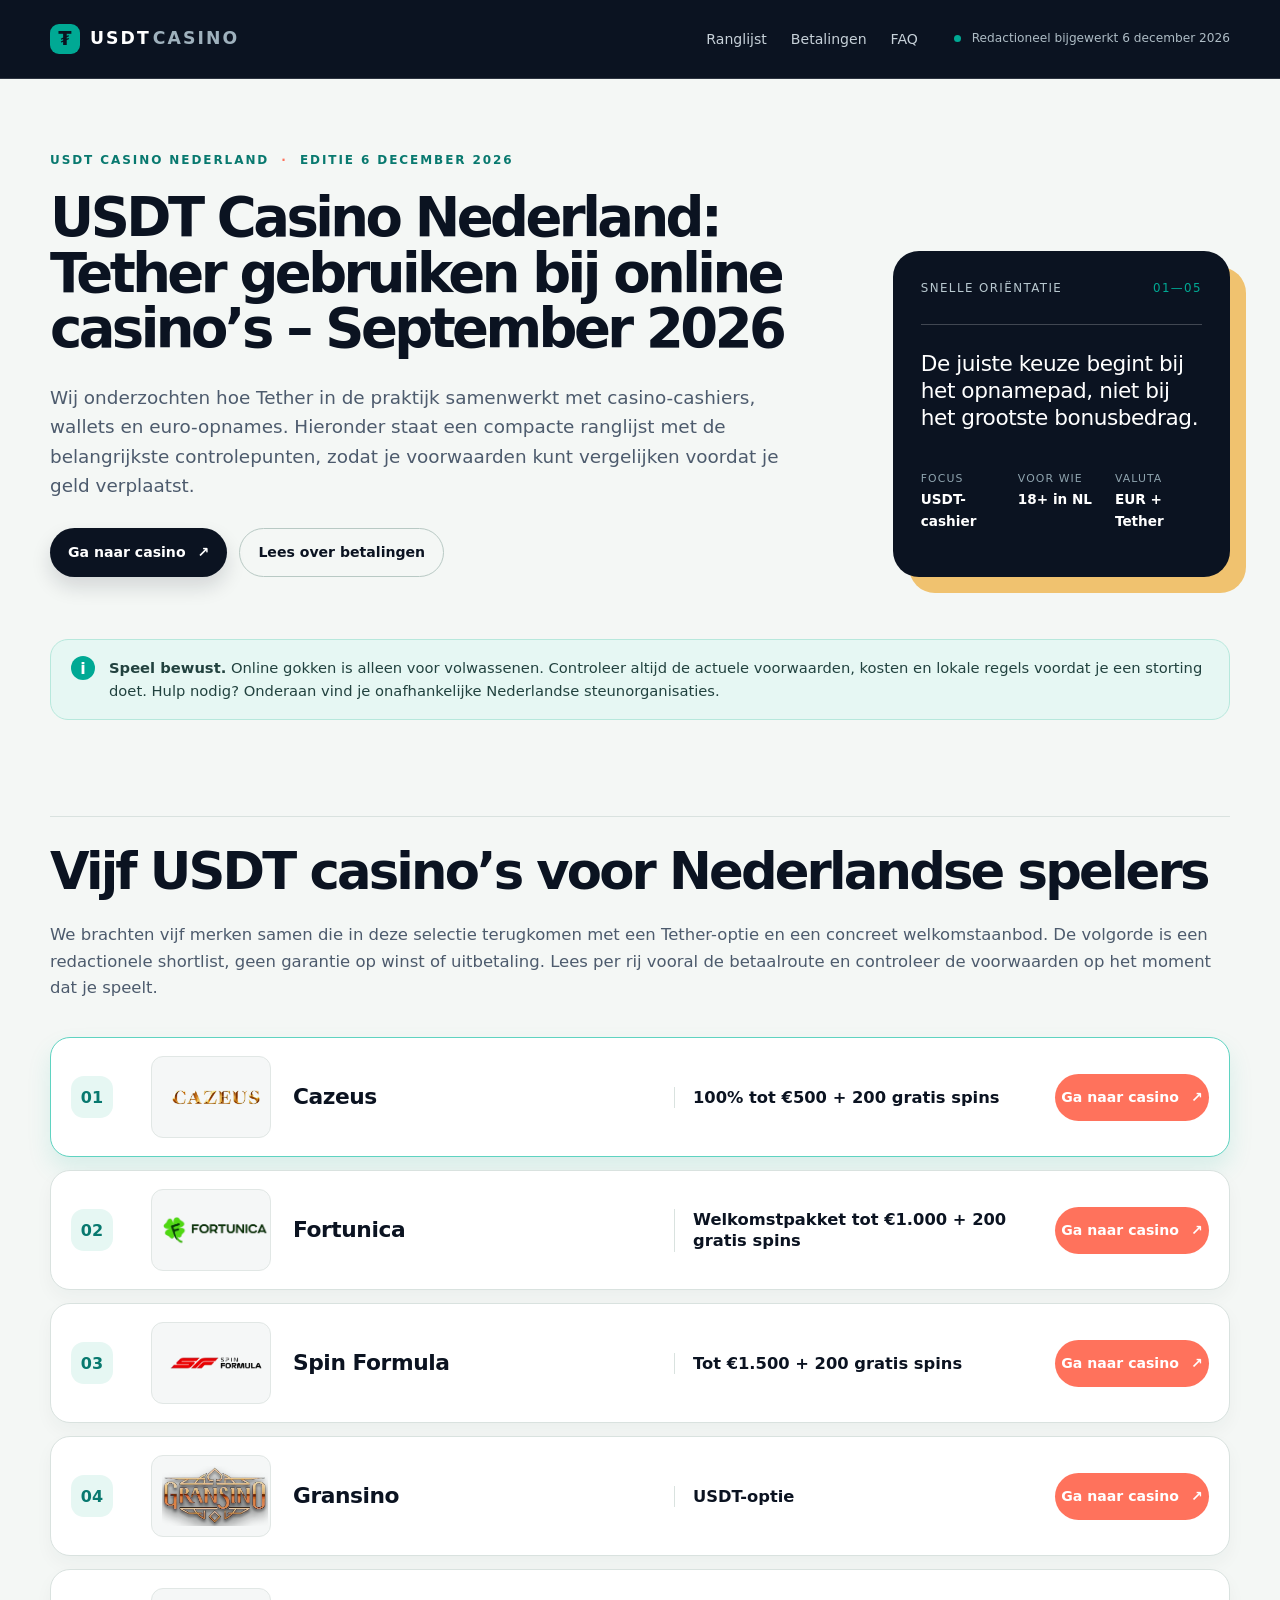
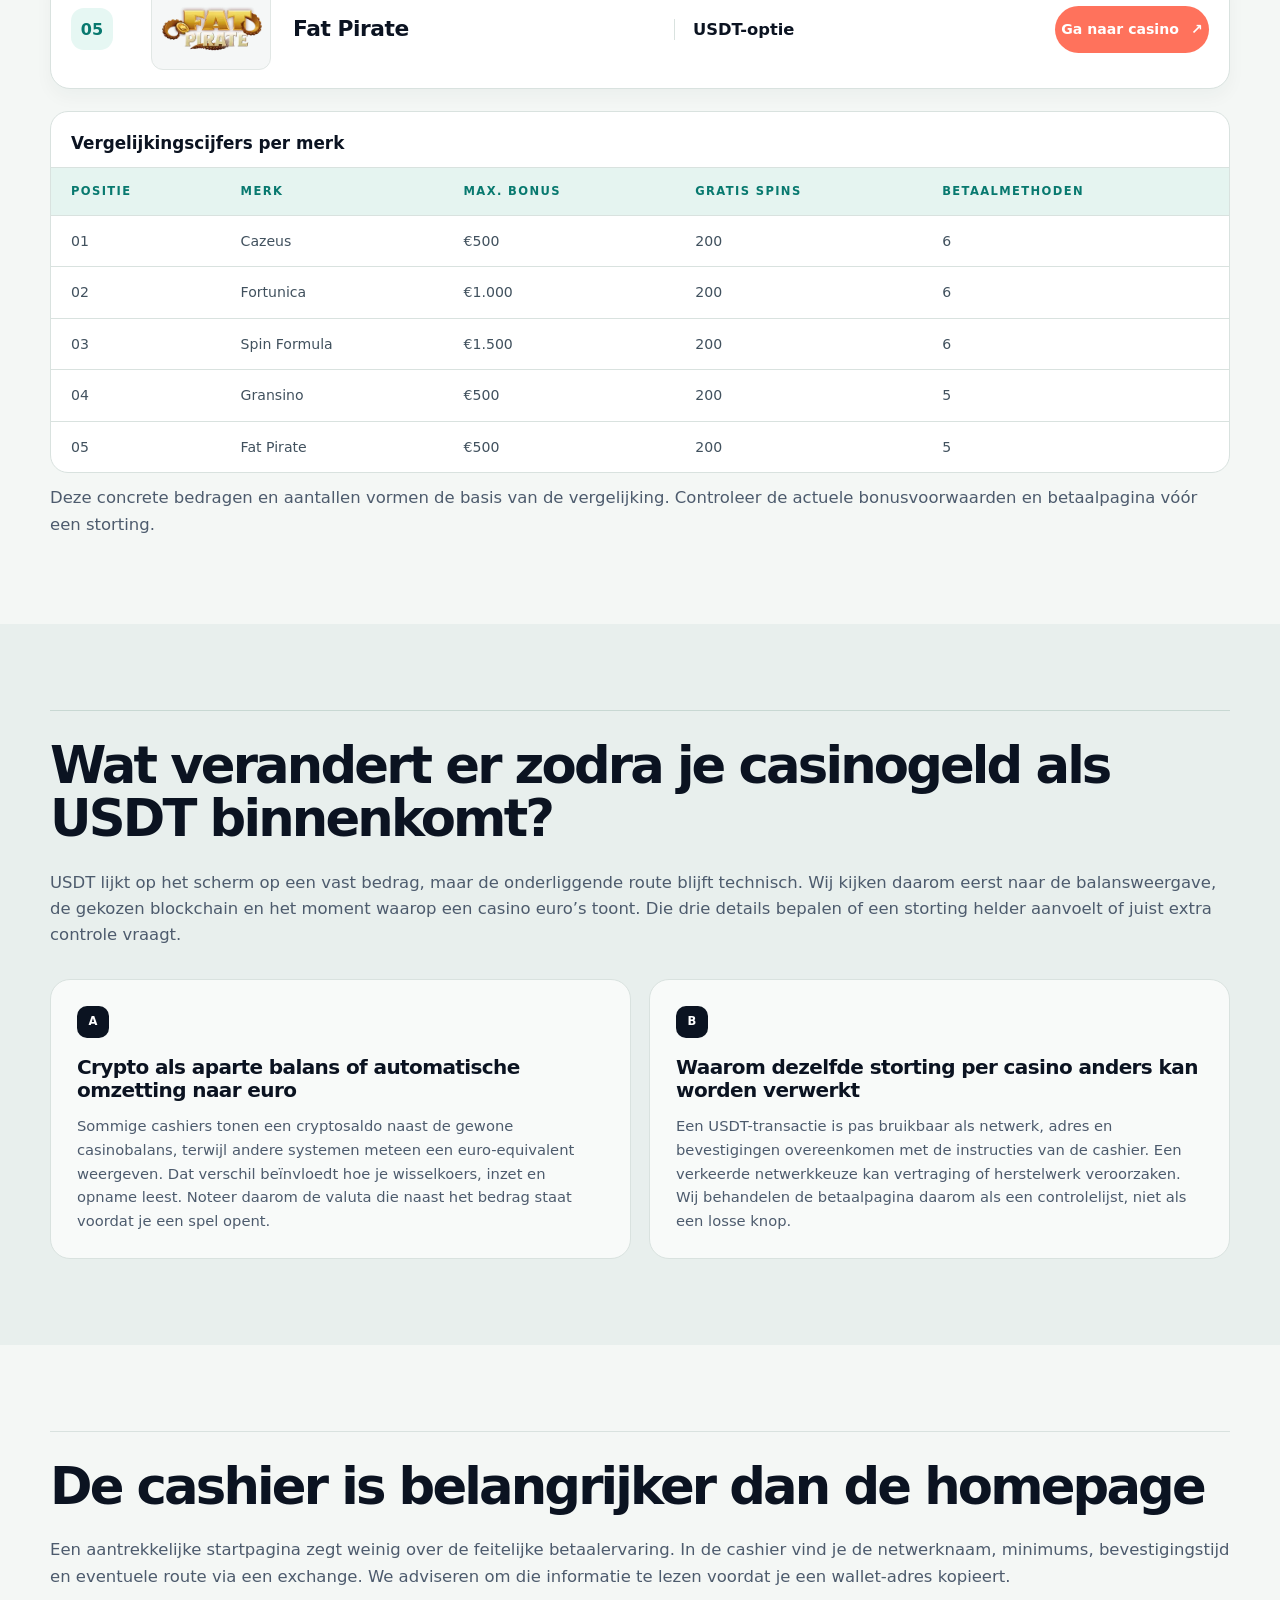
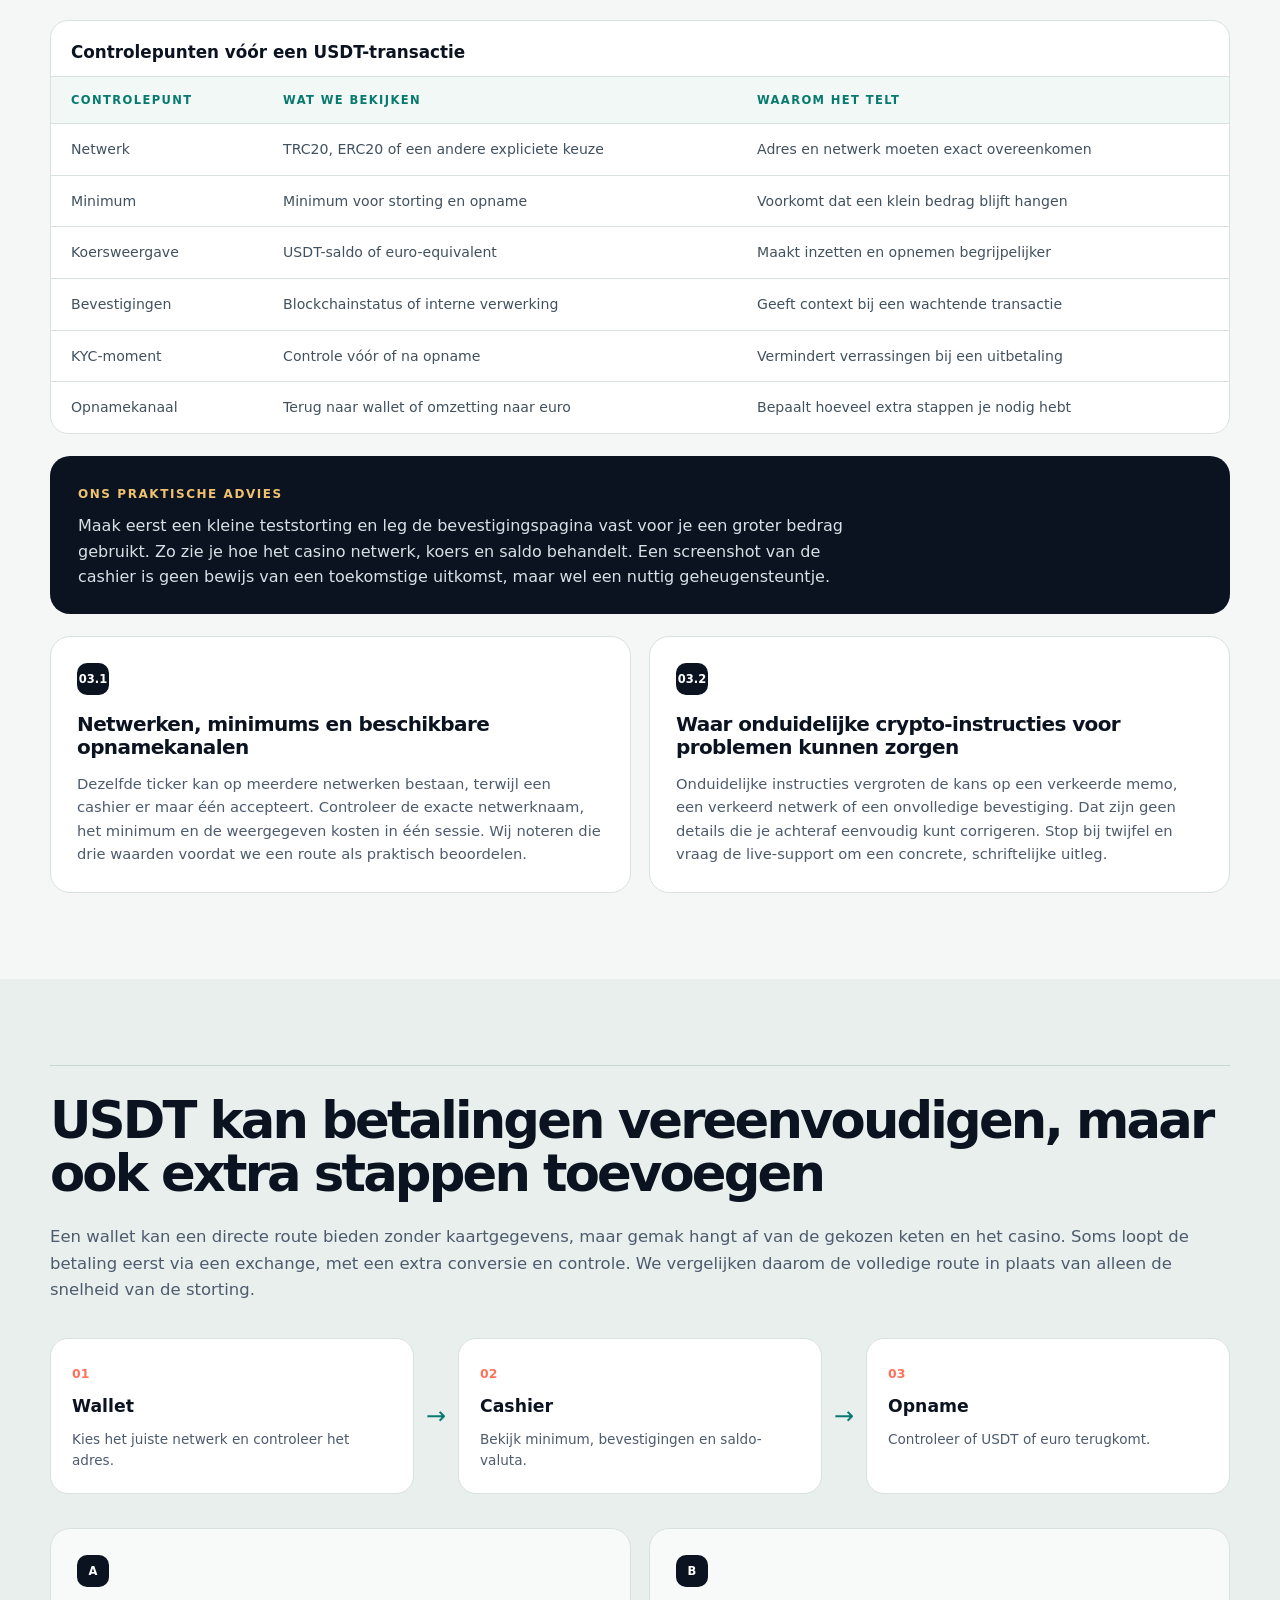
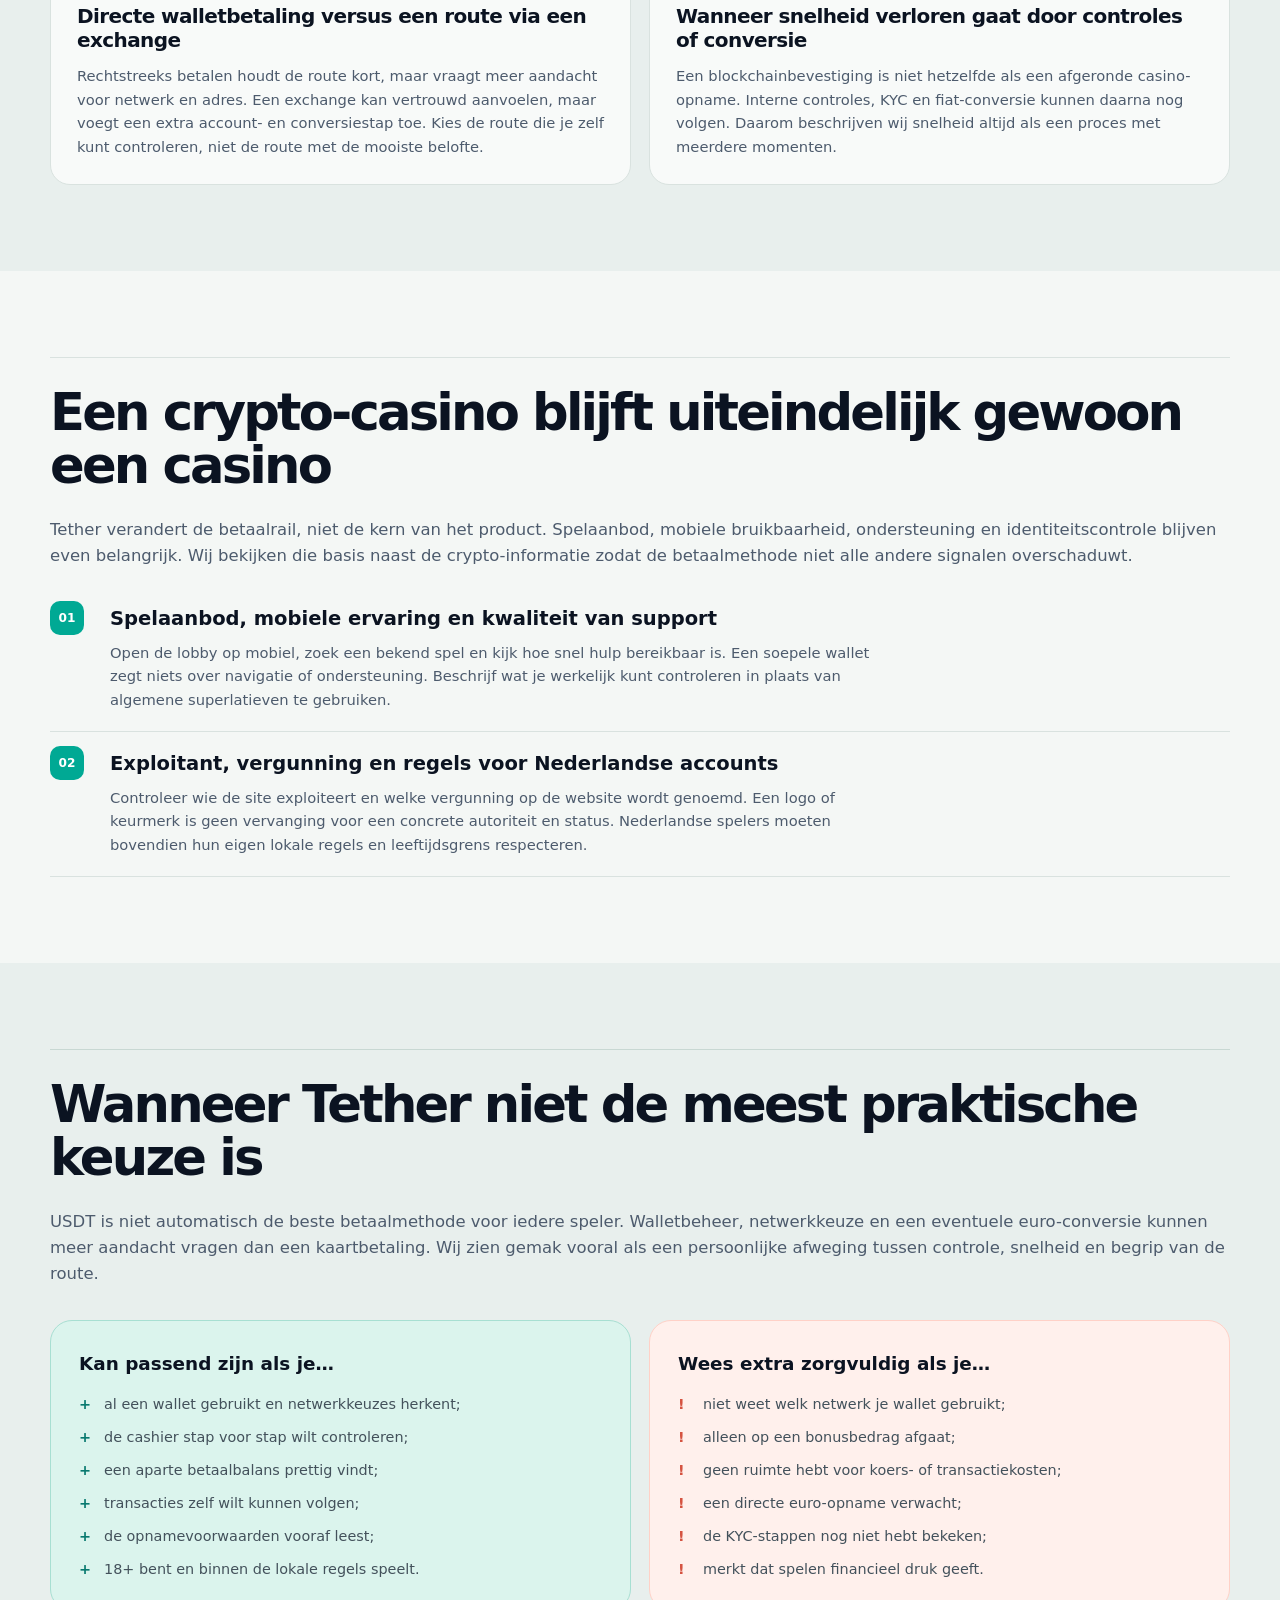
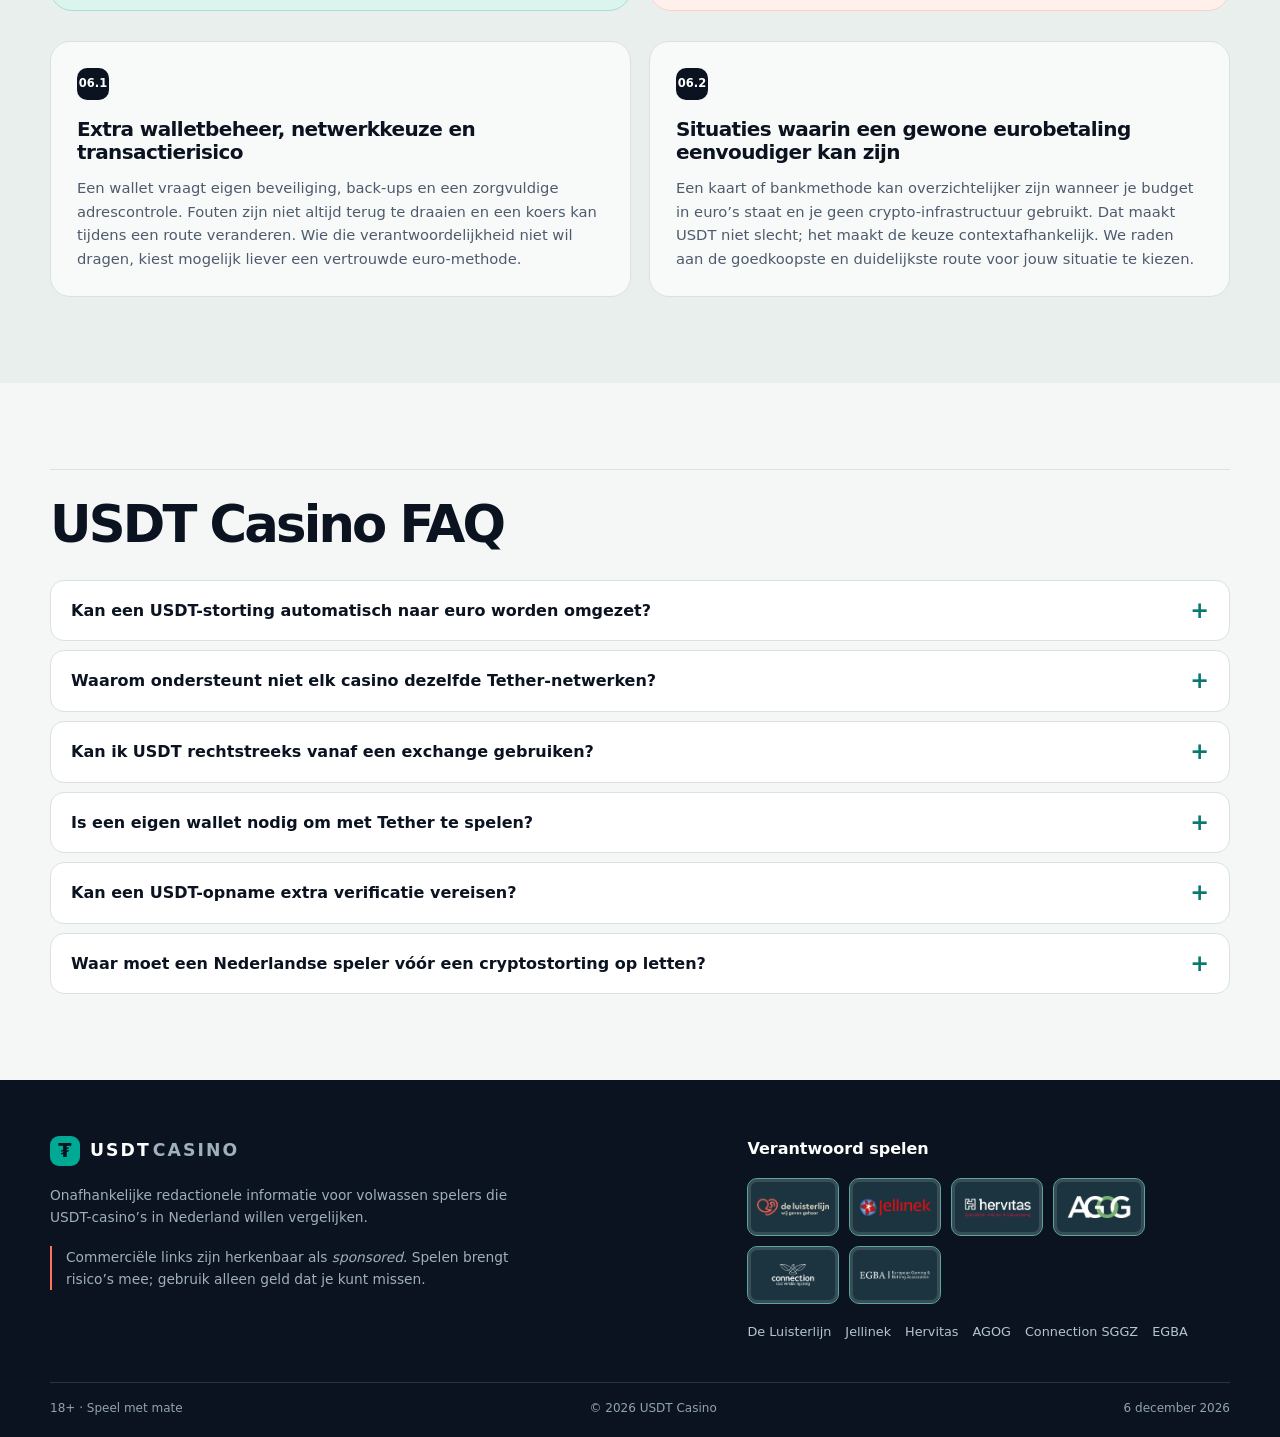
==== index.html @ 4bdf7a6f "Add files via upload" ====
<!doctype html>
<html lang="nl-NL">
<head>
  <meta charset="utf-8">
  <meta name="viewport" content="width=device-width, initial-scale=1">
  <title>USDT Casino Nederland: Tether gebruiken bij online casino’s – September 2026</title>
  <meta name="description" content="Onze redactionele gids vergelijkt vijf USDT-casino’s voor Nederlandse spelers, met aandacht voor betalingen, walletkeuze, opnamevoorwaarden en verantwoord spelen.">
  <meta name="robots" content="index,follow">
  <meta name="author" content="USDT Casino redactie">
  <meta name="last-modified" content="2026-09-21">
  <link rel="canonical" href="https://nl-usdtcasinos.com/">
  <meta property="og:type" content="article">
  <meta property="og:title" content="USDT Casino Nederland: Tether gebruiken bij online casino’s – September 2026">
  <meta property="og:description" content="Een praktische vergelijking van USDT-casino’s voor Nederlandse spelers.">
  <meta property="og:url" content="https://nl-usdtcasinos.com/">
  <meta property="og:updated_time" content="2026-09-21T00:00:00+02:00">
  <link rel="icon" href="/favicon.svg" type="image/svg+xml">
  <link rel="stylesheet" href="/styles.css">
  <script type="application/ld+json">
  {
    "@context":"https://schema.org",
    "@type":"WebSite",
    "name":"USDT Casino",
    "url":"https://nl-usdtcasinos.com/",
    "inLanguage":"nl-NL"
  }
  </script>
  <script type="application/ld+json">
  {
    "@context":"https://schema.org",
    "@type":"ItemList",
    "name":"Vijf USDT casino’s voor Nederlandse spelers",
    "itemListElement":[
      {"@type":"ListItem","position":1,"name":"Cazeus","url":"https://nl-usdtcasinos.com/#cazeus"},
      {"@type":"ListItem","position":2,"name":"Fortunica","url":"https://nl-usdtcasinos.com/#fortunica"},
      {"@type":"ListItem","position":3,"name":"Spin Formula","url":"https://nl-usdtcasinos.com/#spin-formula"},
      {"@type":"ListItem","position":4,"name":"Gransino","url":"https://nl-usdtcasinos.com/#gransino"},
      {"@type":"ListItem","position":5,"name":"Fat Pirate","url":"https://nl-usdtcasinos.com/#fat-pirate"}
    ]
  }
  </script>
</head>
<body>
  <a class="skip-link" href="#main">Ga naar de inhoud</a>
  <header class="site-header">
    <div class="content-boundary header-inner">
      <a class="brand" href="/" aria-label="USDT Casino home">
        <span class="brand-mark" aria-hidden="true">₮</span>
        <span>USDT<span class="brand-muted">CASINO</span></span>
      </a>
      <nav aria-label="Hoofdnavigatie">
        <a href="#ranglijst">Ranglijst</a>
        <a href="#betalingen">Betalingen</a>
        <a href="#faq">FAQ</a>
      </nav>
      <div class="header-meta"><span class="status-dot" aria-hidden="true"></span> Redactioneel bijgewerkt <time data-date="now" datetime="2026-09-21">21 september 2026</time></div>
    </div>
  </header>

  <main id="main">
    <section class="hero content-boundary" aria-labelledby="page-title">
      <div class="hero-copy">
        <p class="eyebrow">USDT Casino Nederland <span>·</span> editie <time data-date="now" datetime="2026-09-21">september 2026</time></p>
        <h1 id="page-title">USDT Casino Nederland: Tether gebruiken bij online casino’s – September 2026</h1>
        <p class="hero-lede">Wij onderzochten hoe Tether in de praktijk samenwerkt met casino-cashiers, wallets en euro-opnames. Hieronder staat een compacte ranglijst met de belangrijkste controlepunten, zodat je voorwaarden kunt vergelijken voordat je geld verplaatst.</p>
        <div class="hero-actions">
          <a class="button button-primary" href="/visit/" rel="sponsored nofollow noopener">Ga naar casino <span aria-hidden="true">↗</span></a>
          <a class="button button-quiet" href="#betalingen">Lees over betalingen</a>
        </div>
      </div>
      <aside class="hero-panel" aria-label="Snelle oriëntatie">
        <div class="panel-top"><span>Snelle oriëntatie</span><span class="panel-number">01—05</span></div>
        <div class="panel-rule"></div>
        <p>De juiste keuze begint bij het opnamepad, niet bij het grootste bonusbedrag.</p>
        <dl class="mini-facts">
          <div><dt>Focus</dt><dd>USDT-cashier</dd></div>
          <div><dt>Voor wie</dt><dd>18+ in NL</dd></div>
          <div><dt>Valuta</dt><dd>EUR + Tether</dd></div>
        </dl>
      </aside>
    </section>

    <div class="notice content-boundary" role="note">
      <span class="notice-icon" aria-hidden="true">i</span>
      <p><strong>Speel bewust.</strong> Online gokken is alleen voor volwassenen. Controleer altijd de actuele voorwaarden, kosten en lokale regels voordat je een storting doet. Hulp nodig? Onderaan vind je onafhankelijke Nederlandse steunorganisaties.</p>
    </div>

    <section id="ranglijst" class="section content-boundary" aria-labelledby="ranking-title">
      <div class="section-heading"><h2 id="ranking-title">Vijf USDT casino’s voor Nederlandse spelers</h2></div>
      <p class="intro">We brachten vijf merken samen die in deze selectie terugkomen met een Tether-optie en een concreet welkomstaanbod. De volgorde is een redactionele shortlist, geen garantie op winst of uitbetaling. Lees per rij vooral de betaalroute en controleer de voorwaarden op het moment dat je speelt.</p>
      <div class="ranking-list">
        <article class="casino-row featured" id="cazeus">
          <div class="rank-badge">01</div><div class="casino-logo"><img src="/assets/cazeus-logo.webp" alt="Cazeus logo"></div>
          <div class="casino-main"><h3>Cazeus</h3></div>
          <div class="casino-offer"><strong>100% tot €500 + 200 gratis spins</strong></div>
          <a class="button button-visit" href="/visit/cazeus/" rel="sponsored nofollow noopener">Ga naar casino <span aria-hidden="true">↗</span></a>
        </article>
        <article class="casino-row" id="fortunica">
          <div class="rank-badge">02</div><div class="casino-logo"><img src="/assets/fortunica-casino-logo.webp" alt="Fortunica casino logo"></div>
          <div class="casino-main"><h3>Fortunica</h3></div>
          <div class="casino-offer"><strong>Welkomstpakket tot €1.000 + 200 gratis spins</strong></div>
          <a class="button button-visit" href="/visit/fortunica/" rel="sponsored nofollow noopener">Ga naar casino <span aria-hidden="true">↗</span></a>
        </article>
        <article class="casino-row" id="spin-formula">
          <div class="rank-badge">03</div><div class="casino-logo"><img src="/assets/spinformula-casino-logo.webp" alt="Spin Formula casino logo"></div>
          <div class="casino-main"><h3>Spin Formula</h3></div>
          <div class="casino-offer"><strong>Tot €1.500 + 200 gratis spins</strong></div>
          <a class="button button-visit" href="/visit/spinformula/" rel="sponsored nofollow noopener">Ga naar casino <span aria-hidden="true">↗</span></a>
        </article>
        <article class="casino-row" id="gransino">
          <div class="rank-badge">04</div><div class="casino-logo"><img src="/assets/gransino-casino-logo.webp" alt="Gransino casino logo"></div>
          <div class="casino-main"><h3>Gransino</h3></div>
          <div class="casino-offer"><strong>USDT-optie</strong></div>
          <a class="button button-visit" href="/visit/" rel="sponsored nofollow noopener">Ga naar casino <span aria-hidden="true">↗</span></a>
        </article>
        <article class="casino-row" id="fat-pirate">
          <div class="rank-badge">05</div><div class="casino-logo"><img src="/assets/fatpirate-logo.webp" alt="Fat Pirate casino logo"></div>
          <div class="casino-main"><h3>Fat Pirate</h3></div>
          <div class="casino-offer"><strong>USDT-optie</strong></div>
          <a class="button button-visit" href="/visit/" rel="sponsored nofollow noopener">Ga naar casino <span aria-hidden="true">↗</span></a>
        </article>
      </div>
      <div class="table-wrap ranking-data-table"><table><caption>Vergelijkingscijfers per merk</caption><thead><tr><th scope="col">Positie</th><th scope="col">Merk</th><th scope="col">Max. bonus</th><th scope="col">Gratis spins</th><th scope="col">Betaalmethoden</th></tr></thead><tbody><tr><td>01</td><td>Cazeus</td><td>€500</td><td>200</td><td>6</td></tr><tr><td>02</td><td>Fortunica</td><td>€1.000</td><td>200</td><td>6</td></tr><tr><td>03</td><td>Spin Formula</td><td>€1.500</td><td>200</td><td>6</td></tr><tr><td>04</td><td>Gransino</td><td>€500</td><td>200</td><td>5</td></tr><tr><td>05</td><td>Fat Pirate</td><td>€500</td><td>200</td><td>5</td></tr></tbody></table></div><p class="table-note">Deze concrete bedragen en aantallen vormen de basis van de vergelijking. Controleer de actuele bonusvoorwaarden en betaalpagina vóór een storting.</p>
    </section>

    <section id="methode" class="section section-tinted content-boundary" aria-labelledby="balance-title">
      <div class="section-heading"><h2 id="balance-title">Wat verandert er zodra je casinogeld als USDT binnenkomt?</h2></div>
      <p>USDT lijkt op het scherm op een vast bedrag, maar de onderliggende route blijft technisch. Wij kijken daarom eerst naar de balansweergave, de gekozen blockchain en het moment waarop een casino euro’s toont. Die drie details bepalen of een storting helder aanvoelt of juist extra controle vraagt.</p>
      <div class="split-grid">
        <article class="insight-card"><span class="card-index">A</span><h3>Crypto als aparte balans of automatische omzetting naar euro</h3><p>Sommige cashiers tonen een cryptosaldo naast de gewone casinobalans, terwijl andere systemen meteen een euro-equivalent weergeven. Dat verschil beïnvloedt hoe je wisselkoers, inzet en opname leest. Noteer daarom de valuta die naast het bedrag staat voordat je een spel opent.</p></article>
        <article class="insight-card"><span class="card-index">B</span><h3>Waarom dezelfde storting per casino anders kan worden verwerkt</h3><p>Een USDT-transactie is pas bruikbaar als netwerk, adres en bevestigingen overeenkomen met de instructies van de cashier. Een verkeerde netwerkkeuze kan vertraging of herstelwerk veroorzaken. Wij behandelen de betaalpagina daarom als een controlelijst, niet als een losse knop.</p></article>
      </div>
    </section>

    <section id="betalingen" class="section content-boundary" aria-labelledby="cashier-title">
      <div class="section-heading"><h2 id="cashier-title">De cashier is belangrijker dan de homepage</h2></div>
      <p>Een aantrekkelijke startpagina zegt weinig over de feitelijke betaalervaring. In de cashier vind je de netwerknaam, minimums, bevestigingstijd en eventuele route via een exchange. We adviseren om die informatie te lezen voordat je een wallet-adres kopieert.</p>
      <div class="table-wrap"><table><caption>Controlepunten vóór een USDT-transactie</caption><thead><tr><th scope="col">Controlepunt</th><th scope="col">Wat we bekijken</th><th scope="col">Waarom het telt</th></tr></thead><tbody>
        <tr><td>Netwerk</td><td>TRC20, ERC20 of een andere expliciete keuze</td><td>Adres en netwerk moeten exact overeenkomen</td></tr>
        <tr><td>Minimum</td><td>Minimum voor storting en opname</td><td>Voorkomt dat een klein bedrag blijft hangen</td></tr>
        <tr><td>Koersweergave</td><td>USDT-saldo of euro-equivalent</td><td>Maakt inzetten en opnemen begrijpelijker</td></tr>
        <tr><td>Bevestigingen</td><td>Blockchainstatus of interne verwerking</td><td>Geeft context bij een wachtende transactie</td></tr>
        <tr><td>KYC-moment</td><td>Controle vóór of na opname</td><td>Vermindert verrassingen bij een uitbetaling</td></tr>
        <tr><td>Opnamekanaal</td><td>Terug naar wallet of omzetting naar euro</td><td>Bepaalt hoeveel extra stappen je nodig hebt</td></tr>
      </tbody></table></div>
      <div class="callout"><strong>Ons praktische advies</strong><p>Maak eerst een kleine teststorting en leg de bevestigingspagina vast voor je een groter bedrag gebruikt. Zo zie je hoe het casino netwerk, koers en saldo behandelt. Een screenshot van de cashier is geen bewijs van een toekomstige uitkomst, maar wel een nuttig geheugensteuntje.</p></div>
      <div class="split-grid compact"><article class="insight-card"><span class="card-index">03.1</span><h3>Netwerken, minimums en beschikbare opnamekanalen</h3><p>Dezelfde ticker kan op meerdere netwerken bestaan, terwijl een cashier er maar één accepteert. Controleer de exacte netwerknaam, het minimum en de weergegeven kosten in één sessie. Wij noteren die drie waarden voordat we een route als praktisch beoordelen.</p></article><article class="insight-card"><span class="card-index">03.2</span><h3>Waar onduidelijke crypto-instructies voor problemen kunnen zorgen</h3><p>Onduidelijke instructies vergroten de kans op een verkeerde memo, een verkeerd netwerk of een onvolledige bevestiging. Dat zijn geen details die je achteraf eenvoudig kunt corrigeren. Stop bij twijfel en vraag de live-support om een concrete, schriftelijke uitleg.</p></article></div>
    </section>

    <section class="section section-tinted content-boundary" aria-labelledby="flow-title">
      <div class="section-heading"><h2 id="flow-title">USDT kan betalingen vereenvoudigen, maar ook extra stappen toevoegen</h2></div>
      <p>Een wallet kan een directe route bieden zonder kaartgegevens, maar gemak hangt af van de gekozen keten en het casino. Soms loopt de betaling eerst via een exchange, met een extra conversie en controle. We vergelijken daarom de volledige route in plaats van alleen de snelheid van de storting.</p>
      <div class="route-steps" aria-label="Betalingsroute">
        <div class="route-step"><span>01</span><strong>Wallet</strong><p>Kies het juiste netwerk en controleer het adres.</p></div><div class="route-connector" aria-hidden="true">→</div><div class="route-step"><span>02</span><strong>Cashier</strong><p>Bekijk minimum, bevestigingen en saldo-valuta.</p></div><div class="route-connector" aria-hidden="true">→</div><div class="route-step"><span>03</span><strong>Opname</strong><p>Controleer of USDT of euro terugkomt.</p></div>
      </div>
      <div class="split-grid"><article class="insight-card"><span class="card-index">A</span><h3>Directe walletbetaling versus een route via een exchange</h3><p>Rechtstreeks betalen houdt de route kort, maar vraagt meer aandacht voor netwerk en adres. Een exchange kan vertrouwd aanvoelen, maar voegt een extra account- en conversiestap toe. Kies de route die je zelf kunt controleren, niet de route met de mooiste belofte.</p></article><article class="insight-card"><span class="card-index">B</span><h3>Wanneer snelheid verloren gaat door controles of conversie</h3><p>Een blockchainbevestiging is niet hetzelfde als een afgeronde casino-opname. Interne controles, KYC en fiat-conversie kunnen daarna nog volgen. Daarom beschrijven wij snelheid altijd als een proces met meerdere momenten.</p></article></div>
    </section>

    <section class="section content-boundary" aria-labelledby="casino-title">
      <div class="section-heading"><h2 id="casino-title">Een crypto-casino blijft uiteindelijk gewoon een casino</h2></div>
      <p>Tether verandert de betaalrail, niet de kern van het product. Spelaanbod, mobiele bruikbaarheid, ondersteuning en identiteitscontrole blijven even belangrijk. Wij bekijken die basis naast de crypto-informatie zodat de betaalmethode niet alle andere signalen overschaduwt.</p>
      <div class="criteria-list"><div><span>01</span><h3>Spelaanbod, mobiele ervaring en kwaliteit van support</h3><p>Open de lobby op mobiel, zoek een bekend spel en kijk hoe snel hulp bereikbaar is. Een soepele wallet zegt niets over navigatie of ondersteuning. Beschrijf wat je werkelijk kunt controleren in plaats van algemene superlatieven te gebruiken.</p></div><div><span>02</span><h3>Exploitant, vergunning en regels voor Nederlandse accounts</h3><p>Controleer wie de site exploiteert en welke vergunning op de website wordt genoemd. Een logo of keurmerk is geen vervanging voor een concrete autoriteit en status. Nederlandse spelers moeten bovendien hun eigen lokale regels en leeftijdsgrens respecteren.</p></div></div>
    </section>

    <section class="section section-tinted content-boundary" aria-labelledby="practical-title">
      <div class="section-heading"><h2 id="practical-title">Wanneer Tether niet de meest praktische keuze is</h2></div>
      <p>USDT is niet automatisch de beste betaalmethode voor iedere speler. Walletbeheer, netwerkkeuze en een eventuele euro-conversie kunnen meer aandacht vragen dan een kaartbetaling. Wij zien gemak vooral als een persoonlijke afweging tussen controle, snelheid en begrip van de route.</p>
      <div class="pros-cons-grid"><article class="pros-card"><h3>Kan passend zijn als je…</h3><ul><li>al een wallet gebruikt en netwerkkeuzes herkent;</li><li>de cashier stap voor stap wilt controleren;</li><li>een aparte betaalbalans prettig vindt;</li><li>transacties zelf wilt kunnen volgen;</li><li>de opnamevoorwaarden vooraf leest;</li><li>18+ bent en binnen de lokale regels speelt.</li></ul></article><article class="cons-card"><h3>Wees extra zorgvuldig als je…</h3><ul><li>niet weet welk netwerk je wallet gebruikt;</li><li>alleen op een bonusbedrag afgaat;</li><li>geen ruimte hebt voor koers- of transactiekosten;</li><li>een directe euro-opname verwacht;</li><li>de KYC-stappen nog niet hebt bekeken;</li><li>merkt dat spelen financieel druk geeft.</li></ul></article></div>
      <div class="split-grid"><article class="insight-card"><span class="card-index">06.1</span><h3>Extra walletbeheer, netwerkkeuze en transactierisico</h3><p>Een wallet vraagt eigen beveiliging, back-ups en een zorgvuldige adrescontrole. Fouten zijn niet altijd terug te draaien en een koers kan tijdens een route veranderen. Wie die verantwoordelijkheid niet wil dragen, kiest mogelijk liever een vertrouwde euro-methode.</p></article><article class="insight-card"><span class="card-index">06.2</span><h3>Situaties waarin een gewone eurobetaling eenvoudiger kan zijn</h3><p>Een kaart of bankmethode kan overzichtelijker zijn wanneer je budget in euro’s staat en je geen crypto-infrastructuur gebruikt. Dat maakt USDT niet slecht; het maakt de keuze contextafhankelijk. We raden aan de goedkoopste en duidelijkste route voor jouw situatie te kiezen.</p></article></div>
    </section>

    <section id="faq" class="section content-boundary" aria-labelledby="faq-title">
      <div class="section-heading"><h2 id="faq-title">USDT Casino FAQ</h2></div>
      <div class="faq-list">
        <details><summary>Kan een USDT-storting automatisch naar euro worden omgezet?</summary><p>Dat hangt af van de cashier en de balansinstelling. Sommige systemen tonen een euro-equivalent, andere houden een aparte cryptobalans aan. Controleer de valuta naast het saldo voordat je inzet.</p></details>
        <details><summary>Waarom ondersteunt niet elk casino dezelfde Tether-netwerken?</summary><p>Casino’s koppelen hun betaalprovider aan specifieke blockchains. Daardoor kan USDT wel beschikbaar zijn, maar slechts via één netwerk. Stuur nooit op basis van alleen de ticker; lees de volledige netwerknaam.</p></details>
        <details><summary>Kan ik USDT rechtstreeks vanaf een exchange gebruiken?</summary><p>Dat kan alleen als de exchange uitgaande transacties naar het gekozen netwerk toestaat. Je moet het adres en netwerk exact laten overeenkomen met de cashier. Een extra exchange-stap kan bovendien eigen kosten of controles hebben.</p></details>
        <details><summary>Is een eigen wallet nodig om met Tether te spelen?</summary><p>Niet altijd, maar een eigen wallet kan de route inzichtelijker maken. Bij een exchange blijft de controle afhankelijk van diens opnamebeleid. Kies de oplossing waarvan je beveiliging en netwerkkeuze begrijpt.</p></details>
        <details><summary>Kan een USDT-opname extra verificatie vereisen?</summary><p>Ja, een casino kan vóór een opname identiteits- of betalingscontroles uitvoeren. Blockchainbevestiging betekent niet automatisch dat de casinozijde klaar is. Bekijk de KYC-informatie en opnamevoorwaarden vooraf.</p></details>
        <details><summary>Waar moet een Nederlandse speler vóór een cryptostorting op letten?</summary><p>Controleer leeftijdsgrens, lokale regels, exploitant, cashier-netwerk, minimum en opnamepad. Kijk ook naar je eigen budget en speelgedrag. Stop wanneer de uitleg of het bedrag niet duidelijk voelt.</p></details>
      </div>
    </section>

  </main>

  <footer class="site-footer">
    <div class="content-boundary footer-grid">
      <div><a class="brand footer-brand" href="/" aria-label="USDT Casino home"><span class="brand-mark" aria-hidden="true">₮</span><span>USDT<span class="brand-muted">CASINO</span></span></a><p>Onafhankelijke redactionele informatie voor volwassen spelers die USDT-casino’s in Nederland willen vergelijken.</p><p class="footer-disclosure">Commerciële links zijn herkenbaar als <em>sponsored</em>. Spelen brengt risico’s mee; gebruik alleen geld dat je kunt missen.</p></div>
      <div><h2>Verantwoord spelen</h2><div class="support-logos"><a class="logo-dark-bg" href="https://www.deluisterlijn.nl/" target="_blank" rel="nofollow noopener"><img src="/assets/deluisterlijn.nl.webp" alt="De Luisterlijn"></a><a class="logo-dark-bg" href="https://www.jellinek.nl/" target="_blank" rel="nofollow noopener"><img src="/assets/jellinek.nl_.webp" alt="Jellinek"></a><a class="logo-dark-bg" href="https://www.hervitas.nl/" target="_blank" rel="nofollow noopener"><img src="/assets/hervitas.nl_.webp" alt="Hervitas"></a><a class="logo-dark-bg" href="https://www.agog.nl/" target="_blank" rel="nofollow noopener"><img src="/assets/agog.nl.webp" alt="AGOG"></a><a class="logo-dark-bg" href="https://connection-sggz.nl/" target="_blank" rel="nofollow noopener"><img src="/assets/connection-sggz.nl.webp" alt="Connection SGGZ"></a><a class="logo-dark-bg" href="https://www.egba.eu/" target="_blank" rel="nofollow noopener"><img src="/assets/egba.eu_.webp" alt="EGBA"></a></div><p class="footer-links"><a href="https://www.deluisterlijn.nl/" target="_blank" rel="nofollow noopener">De Luisterlijn</a><a href="https://www.jellinek.nl/" target="_blank" rel="nofollow noopener">Jellinek</a><a href="https://www.hervitas.nl/" target="_blank" rel="nofollow noopener">Hervitas</a><a href="https://www.agog.nl/" target="_blank" rel="nofollow noopener">AGOG</a><a href="https://connection-sggz.nl/" target="_blank" rel="nofollow noopener">Connection SGGZ</a><a href="https://www.egba.eu/" target="_blank" rel="nofollow noopener">EGBA</a></p></div>
    </div>
    <div class="content-boundary footer-bottom"><span>18+ · Speel met mate</span><span>© <span id="footer-year">2026</span> USDT Casino</span><time data-date="now" datetime="2026-09-21">21 september 2026</time></div>
  </footer>
  <aside class="catfish" id="catfish" aria-label="Bonusaanbieding" aria-hidden="true">
    <div class="catfish-copy"><span class="catfish-label">Persoonlijk aanbod</span><strong>Bekijk je bonusmogelijkheden</strong><p>Open de actuele bonuspagina en lees de voorwaarden rustig door.</p></div>
    <a class="catfish-button" href="/visit/" rel="sponsored nofollow noopener">Ontvang bonus <span aria-hidden="true">↗</span></a>
    <button class="catfish-close" type="button" aria-label="Sluit aanbieding">×</button>
  </aside>
  <script src="/script.js" defer></script>
</body>
</html>
---- styles.css ----
:root{--ink:#0b1321;--ink-soft:#4d5b6d;--paper:#f4f7f5;--white:#fff;--line:#d9e2df;--teal:#00a994;--teal-dark:#08796f;--coral:#ff725c;--gold:#f0c26f;--max:1180px;font-family:Inter,ui-sans-serif,system-ui,-apple-system,BlinkMacSystemFont,"Segoe UI",sans-serif;color:var(--ink);background:var(--paper);line-height:1.6}*{box-sizing:border-box}html{scroll-behavior:smooth}body{margin:0;background:var(--paper)}a{color:inherit}img{max-width:100%;display:block}h1,h2,h3,p,ul,ol,dl{margin-top:0}.content-boundary{width:min(calc(100% - 48px),var(--max));margin-inline:auto}.skip-link{position:absolute;left:-999px;top:8px;background:var(--ink);color:#fff;padding:10px 14px;z-index:9}.skip-link:focus{left:8px}.site-header{background:var(--ink);color:#fff;border-bottom:1px solid rgba(255,255,255,.14)}.header-inner{min-height:78px;display:flex;align-items:center;gap:36px}.brand{display:inline-flex;align-items:center;gap:10px;text-decoration:none;font-weight:850;letter-spacing:.12em;font-size:1.08rem}.brand-muted{color:#9fb1bd;font-weight:650;margin-left:2px}.brand-mark{display:grid;place-items:center;width:30px;height:30px;border-radius:9px;background:var(--teal);color:var(--ink);font-size:1.2rem;letter-spacing:0}.site-header nav{display:flex;gap:24px;margin-left:auto}.site-header nav a{font-size:.88rem;color:#c7d1d9;text-decoration:none}.site-header nav a:hover,.site-header nav a:focus{color:#fff}.header-meta{font-size:.76rem;color:#aebcc5;white-space:nowrap}.status-dot{width:7px;height:7px;display:inline-block;border-radius:50%;background:var(--teal);margin-right:7px}.hero{display:grid;grid-template-columns:minmax(0,1.6fr) minmax(280px,.7fr);gap:72px;padding-top:72px;padding-bottom:62px;align-items:end}.eyebrow,.section-kicker{font-size:.75rem;letter-spacing:.16em;text-transform:uppercase;color:var(--teal-dark);font-weight:800}.eyebrow span{color:var(--coral);padding:0 6px}.hero h1{max-width:900px;font-size:clamp(2.5rem,6vw,5.6rem);line-height:.98;letter-spacing:-.065em;margin:20px 0 26px}.hero-lede{font-size:1.15rem;color:var(--ink-soft);max-width:760px;margin-bottom:28px}.hero-actions{display:flex;gap:12px;flex-wrap:wrap}.button{display:inline-flex;align-items:center;justify-content:center;gap:12px;border-radius:999px;padding:12px 18px;text-decoration:none;font-weight:800;font-size:.88rem;transition:transform .2s ease,box-shadow .2s ease}.button:hover{transform:translateY(-2px)}.button-primary{background:var(--ink);color:#fff;box-shadow:0 10px 20px rgba(11,19,33,.14)}.button-quiet{border:1px solid #b8c9c4;color:var(--ink)}.hero-panel{background:var(--ink);color:#fff;border-radius:26px;padding:28px;min-height:270px;box-shadow:16px 16px 0 var(--gold)}.panel-top{display:flex;justify-content:space-between;font-size:.74rem;text-transform:uppercase;letter-spacing:.12em;color:#b9c9d0}.panel-number{color:var(--teal)}.panel-rule{height:1px;background:rgba(255,255,255,.22);margin:26px 0}.hero-panel>p{font-size:1.35rem;line-height:1.25;letter-spacing:-.02em}.mini-facts{display:grid;grid-template-columns:1fr 1fr 1fr;gap:10px;margin-top:38px}.mini-facts dt{font-size:.68rem;color:#8fa4af;text-transform:uppercase;letter-spacing:.1em}.mini-facts dd{margin:2px 0 0;font-weight:750;font-size:.85rem}.notice{display:flex;gap:14px;align-items:flex-start;background:#e6f7f3;border:1px solid #b7e8dc;border-radius:18px;padding:16px 20px;margin-bottom:10px}.notice p{margin:0;font-size:.92rem;color:#22423f}.notice-icon{display:grid;place-items:center;border-radius:50%;background:var(--teal);color:#fff;font-weight:800;width:24px;height:24px;flex:0 0 auto}.section{padding:86px 0}.section-tinted{background:#e8efed;margin-inline:0;padding-left:max(24px,calc((100vw - var(--max))/2));padding-right:max(24px,calc((100vw - var(--max))/2));width:100%}.section-heading{border-top:1px solid var(--line);padding-top:18px;margin-bottom:24px}.section-tinted .section-heading{border-color:#c8d8d3}.section-heading h2{font-size:clamp(2rem,4vw,3.65rem);line-height:1.04;letter-spacing:-.055em;margin:10px 0 0;max-width:950px}.intro,.section>p{max-width:900px;color:var(--ink-soft);font-size:1.03rem}.ranking-list{display:grid;gap:13px;margin-top:36px}.casino-row{display:grid;grid-template-columns:50px 92px minmax(0,1fr) 180px 142px;align-items:center;gap:20px;background:var(--white);border:1px solid var(--line);border-radius:20px;padding:18px 20px;box-shadow:0 8px 18px rgba(18,48,55,.04)}.casino-row.featured{border-color:#5fd3c1;box-shadow:0 12px 24px rgba(0,169,148,.12)}.rank-badge{width:42px;height:42px;border-radius:13px;display:grid;place-items:center;background:#e6f7f3;color:var(--teal-dark);font-weight:900}.casino-logo{height:56px;border-radius:12px;background:#f5f7f7;border:1px solid #e1e7e5;display:grid;place-items:center;padding:8px}.casino-logo img{max-height:38px;max-width:78px;object-fit:contain}.casino-main h3{font-size:1.2rem;margin:0;letter-spacing:-.02em}.casino-name-line{display:flex;align-items:center;gap:10px;flex-wrap:wrap}.casino-main p{font-size:.86rem;line-height:1.45;color:var(--ink-soft);margin:7px 0 10px}.tag{font-size:.68rem;color:var(--teal-dark);background:#e7f7f3;border-radius:999px;padding:3px 8px;font-weight:800}.chip-row{display:flex;gap:6px;flex-wrap:wrap}.chip-row span{font-size:.67rem;color:#63747e;border:1px solid #dce5e2;border-radius:999px;padding:3px 7px}.casino-offer{border-left:1px solid var(--line);padding-left:18px}.casino-offer small,.casino-offer span{display:block;color:#6b7b85;font-size:.72rem}.casino-offer strong{display:block;color:var(--ink);font-size:1rem;line-height:1.2}.button-visit{background:var(--coral);color:#fff;white-space:nowrap}.small-note{font-size:.77rem!important;margin-top:18px;color:#71808a!important}.split-grid{display:grid;grid-template-columns:1fr 1fr;gap:18px;margin-top:30px}.insight-card{background:var(--white);border:1px solid var(--line);border-radius:20px;padding:26px}.section-tinted .insight-card{background:rgba(255,255,255,.7)}.insight-card .card-index{display:inline-grid;place-items:center;width:32px;height:32px;border-radius:10px;background:var(--ink);color:#fff;font-size:.72rem;font-weight:800;margin-bottom:18px}.insight-card h3{font-size:1.25rem;line-height:1.17;letter-spacing:-.03em;margin-bottom:12px}.insight-card p{font-size:.92rem;color:var(--ink-soft);margin-bottom:0}.table-wrap{overflow-x:auto;margin-top:30px;border-radius:18px;border:1px solid var(--line);background:#fff}.table-wrap table{width:100%;border-collapse:collapse;min-width:700px}.table-wrap caption{text-align:left;padding:18px 20px 10px;font-weight:800;font-size:1.05rem}.table-wrap th,.table-wrap td{text-align:left;padding:14px 20px;border-top:1px solid var(--line);font-size:.88rem;vertical-align:top}.table-wrap th{font-size:.72rem;text-transform:uppercase;letter-spacing:.12em;color:var(--teal-dark);background:#f1f8f6}.table-wrap td{font-weight:400;color:#41515e}.callout{margin-top:22px;background:var(--ink);color:#fff;border-radius:20px;padding:24px 28px}.callout strong{font-size:.75rem;text-transform:uppercase;letter-spacing:.13em;color:var(--gold)}.callout p{max-width:800px;margin:8px 0 0;color:#d7e1e5}.compact{margin-top:22px}.route-steps{display:grid;grid-template-columns:1fr auto 1fr auto 1fr;align-items:stretch;gap:12px;margin:34px 0}.route-step{background:#fff;border:1px solid var(--line);border-radius:18px;padding:21px}.route-step span{color:var(--coral);font-weight:900;font-size:.78rem}.route-step strong{display:block;font-size:1.08rem;margin:8px 0}.route-step p{font-size:.85rem;color:var(--ink-soft);margin:0}.route-connector{display:grid;place-items:center;color:var(--teal-dark);font-size:1.5rem}.criteria-list{display:grid;gap:14px;margin-top:32px}.criteria-list>div{display:grid;grid-template-columns:42px minmax(0,1fr);column-gap:18px;border-bottom:1px solid var(--line);padding-bottom:20px}.criteria-list>div>span{display:grid;place-items:center;width:34px;height:34px;border-radius:10px;background:var(--teal);color:#fff;font-size:.76rem;font-weight:800}.criteria-list h3{margin:2px 0 6px;font-size:1.22rem}.criteria-list p{grid-column:2;margin:0;color:var(--ink-soft);font-size:.92rem;max-width:760px}.pros-cons-grid{display:grid;grid-template-columns:1fr 1fr;gap:18px;margin-top:32px}.pros-card,.cons-card{border-radius:22px;padding:28px}.pros-card{background:#dbf4ed;border:1px solid #a7dfd2}.cons-card{background:#fff0ec;border:1px solid #ffd1c7}.pros-card h3,.cons-card h3{margin:0 0 15px;font-size:1.15rem}.pros-card ul,.cons-card ul{margin:0;padding:0;list-style:none;display:grid;gap:10px}.pros-card li,.cons-card li{padding-left:25px;position:relative;font-size:.9rem;color:#43515b}.pros-card li:before,.cons-card li:before{content:'+';position:absolute;left:0;color:var(--teal-dark);font-weight:900}.cons-card li:before{content:'!';color:#d55341}.faq-list{display:grid;gap:9px;margin-top:28px}.faq-list details{background:#fff;border:1px solid var(--line);border-radius:14px;padding:0 20px}.faq-list summary{cursor:pointer;list-style:none;font-weight:800;padding:17px 0;position:relative;padding-right:30px}.faq-list summary::-webkit-details-marker{display:none}.faq-list summary:after{content:'+';position:absolute;right:0;color:var(--teal-dark);font-size:1.4rem;top:12px}.faq-list details[open] summary:after{content:'−'}.faq-list details p{color:var(--ink-soft);font-size:.92rem;padding:0 0 17px;max-width:860px;margin:0}.method-section{padding-bottom:100px}.method-list{list-style:none;margin:34px 0 0;padding:0;display:grid;grid-template-columns:repeat(5,1fr);gap:11px}.method-list li{border-top:3px solid var(--teal);padding-top:15px}.method-list li>span{font-size:.72rem;color:var(--coral);font-weight:900}.method-list strong{display:block;margin:8px 0 4px}.method-list p{font-size:.82rem;color:var(--ink-soft);margin:0}.site-footer{background:var(--ink);color:#d5e0e4;padding:56px 0 18px}.footer-grid{display:grid;grid-template-columns:1.3fr 1fr;gap:70px}.footer-brand{color:#fff}.site-footer p{max-width:470px;font-size:.86rem;color:#9fb0b8;margin:18px 0 0}.footer-disclosure{border-left:2px solid var(--coral);padding-left:14px}.site-footer h2{font-size:1rem;margin:0 0 16px;color:#fff}.support-logos{display:flex;align-items:center;gap:10px;flex-wrap:wrap}.support-logos a{display:flex;background:#fff;border-radius:10px;width:76px;height:46px;padding:7px;align-items:center;justify-content:center}.support-logos img{max-width:100%;max-height:32px;object-fit:contain}.footer-links{display:flex;gap:14px;flex-wrap:wrap}.footer-links a{color:#b5c5cb;text-decoration:none;font-size:.8rem}.footer-bottom{border-top:1px solid rgba(255,255,255,.14);margin-top:40px;padding-top:16px;display:flex;justify-content:space-between;gap:16px;flex-wrap:wrap;font-size:.75rem;color:#91a3ad}@media(max-width:980px){.header-inner{gap:18px}.header-meta{display:none}.hero{grid-template-columns:1fr;gap:38px}.hero-panel{max-width:520px}.casino-row{grid-template-columns:46px 78px minmax(0,1fr) 135px;gap:14px}.casino-row .button-visit{grid-column:3 / -1;justify-self:start}.casino-offer{border-left:0;border-top:1px solid var(--line);padding:10px 0 0}.method-list{grid-template-columns:repeat(3,1fr)}}@media(max-width:700px){.content-boundary{width:min(calc(100% - 30px),var(--max))}.site-header nav{display:none}.header-inner{min-height:68px}.hero{padding-top:46px;padding-bottom:42px}.hero h1{font-size:clamp(2.35rem,13vw,4.2rem)}.hero-lede{font-size:1rem}.hero-panel{box-shadow:8px 8px 0 var(--gold)}.section{padding:62px 0}.section-tinted{padding-left:15px;padding-right:15px}.section-tinted .content-boundary{width:100%}.casino-row{grid-template-columns:42px 1fr;gap:12px;padding:15px}.casino-logo{grid-column:2;grid-row:1;width:78px}.rank-badge{grid-row:1}.casino-main{grid-column:1 / -1}.casino-offer{grid-column:1 / -1;padding-top:12px}.casino-row .button-visit{grid-column:1 / -1;width:100%;margin-top:3px}.split-grid,.pros-cons-grid{grid-template-columns:1fr}.route-steps{grid-template-columns:1fr;gap:8px}.route-connector{transform:rotate(90deg);height:18px}.criteria-list>div{grid-template-columns:34px 1fr;column-gap:12px}.criteria-list p{grid-column:2}.method-list{grid-template-columns:1fr 1fr}.footer-grid{grid-template-columns:1fr;gap:34px}.footer-bottom{display:grid;grid-template-columns:1fr 1fr}.footer-bottom time{grid-column:1 / -1}.notice{padding:14px}.table-wrap table{min-width:640px}}@media(max-width:440px){.content-boundary{width:calc(100% - 24px)}.method-list{grid-template-columns:1fr}.hero-actions .button{width:100%}.mini-facts{grid-template-columns:1fr 1fr}.mini-facts div:last-child{grid-column:1 / -1}.footer-bottom{grid-template-columns:1fr}.footer-bottom time{grid-column:auto}}
@media(prefers-reduced-motion:reduce){html{scroll-behavior:auto}.button{transition:none}}
.section-kicker{display:none!important}
.hero h1{font-size:clamp(2.35rem,4.25vw,4.25rem);line-height:1.02}
.section-heading h2{max-width:none}
.intro,.section>p{max-width:none}
.casino-row{grid-template-columns:58px 120px minmax(180px,1fr) minmax(210px,1fr) 154px;gap:22px}
.casino-logo{height:82px;padding:10px}
.casino-logo img{max-height:60px;max-width:108px}
.casino-main h3{font-size:1.36rem}
.casino-offer{min-width:0}
.casino-offer strong{font-size:1.02rem;line-height:1.3}
.support-logos a{background:#dcebe7;border:1px solid #8fb9b1;box-shadow:inset 0 0 0 3px rgba(255,255,255,.34);width:92px;height:58px;padding:9px}
.support-logos img{max-height:40px}
.footer-links{row-gap:8px}
.catfish{position:fixed;z-index:20;right:24px;bottom:24px;width:min(560px,calc(100% - 48px));display:flex;align-items:center;gap:18px;padding:18px 22px;border:1px solid rgba(0,169,148,.45);border-radius:22px;background:var(--ink);color:#fff;box-shadow:0 18px 45px rgba(11,19,33,.28);opacity:0;transform:translateY(24px) scale(.97);pointer-events:none;visibility:hidden;transition:opacity .45s ease,transform .45s ease,visibility 0s linear .45s}
.catfish.is-visible{opacity:1;transform:translateY(0) scale(1);pointer-events:auto;visibility:visible;transition:opacity .45s ease,transform .45s ease,visibility 0s}
.catfish.is-closing{opacity:0;transform:translateY(18px) scale(.96);pointer-events:none}
.catfish-copy{min-width:0;flex:1}.catfish-label{display:block;color:var(--gold);font-size:.7rem;font-weight:800;letter-spacing:.13em;text-transform:uppercase;margin-bottom:4px}.catfish-copy strong{display:block;font-size:1.08rem;line-height:1.2}.catfish-copy p{margin:5px 0 0;color:#b7c9d0;font-size:.82rem;line-height:1.35}.catfish-button{display:inline-flex;align-items:center;gap:8px;background:var(--coral);color:#fff;text-decoration:none;border-radius:999px;padding:11px 15px;font-weight:850;font-size:.8rem;white-space:nowrap}.catfish-close{width:28px;height:28px;display:grid;place-items:center;border:1px solid rgba(255,255,255,.25);border-radius:50%;background:transparent;color:#fff;font-size:1.2rem;line-height:1;cursor:pointer;flex:0 0 auto}.catfish-close:hover,.catfish-close:focus{background:rgba(255,255,255,.12)}
@media(max-width:980px){.casino-row{grid-template-columns:54px 110px minmax(160px,1fr) minmax(170px,.9fr) 144px;gap:14px}.casino-logo{height:76px}.casino-row .button-visit{grid-column:auto}.casino-offer{border-left:1px solid var(--line);border-top:0;padding:0 0 0 14px}}
@media(max-width:700px){.casino-row{grid-template-columns:48px 1fr;gap:12px}.casino-logo{grid-column:2;grid-row:1;width:100%;height:74px}.rank-badge{grid-column:1;grid-row:1}.casino-main{grid-column:1 / -1}.casino-offer{grid-column:1 / -1;border-left:0;border-top:1px solid var(--line);padding:12px 0 0}.casino-row .button-visit{grid-column:1 / -1;width:100%;margin-top:3px}.catfish{right:12px;bottom:12px;width:calc(100% - 24px);padding:16px;gap:10px;flex-wrap:wrap}.catfish-copy{flex-basis:calc(100% - 40px)}.catfish-button{width:100%;justify-content:center}.catfish-close{position:absolute;right:12px;top:12px}}
@media(prefers-reduced-motion:reduce){.catfish{transition:none}}
.support-logos a.logo-dark-bg{background:#1c3440;border-color:#5aa69b;box-shadow:inset 0 0 0 3px rgba(255,255,255,.12)}
.support-logos a.logo-dark-bg img{filter:none}
.ranking-data-table{margin-top:22px}
.ranking-data-table table{min-width:620px}
.ranking-data-table th{background:#e5f4f0}
.table-note{margin:12px 0 0;color:var(--ink-soft);font-size:.78rem}
.section-kicker{display:none!important}
.hero h1{font-size:clamp(2.35rem,4.25vw,4.25rem);line-height:1.02}
.section-heading h2{max-width:none}
.intro,.section>p{max-width:none}
.casino-row{grid-template-columns:58px 120px minmax(180px,1fr) minmax(210px,1fr) 154px;gap:22px}
.casino-logo{height:82px;padding:10px}
.casino-logo img{max-height:60px;max-width:108px}
.casino-main h3{font-size:1.36rem}
.casino-offer{min-width:0}
.casino-offer strong{font-size:1.02rem;line-height:1.3}
.support-logos a{background:#dcebe7;border:1px solid #8fb9b1;box-shadow:inset 0 0 0 3px rgba(255,255,255,.34);width:92px;height:58px;padding:9px}
.support-logos img{max-height:40px}
.footer-links{row-gap:8px}
.catfish{position:fixed;z-index:20;right:24px;bottom:24px;width:min(560px,calc(100% - 48px));display:flex;align-items:center;gap:18px;padding:18px 22px;border:1px solid rgba(0,169,148,.45);border-radius:22px;background:var(--ink);color:#fff;box-shadow:0 18px 45px rgba(11,19,33,.28);opacity:0;transform:translateY(24px) scale(.97);pointer-events:none;visibility:hidden;transition:opacity .45s ease,transform .45s ease,visibility 0s linear .45s}
.catfish.is-visible{opacity:1;transform:translateY(0) scale(1);pointer-events:auto;visibility:visible;transition:opacity .45s ease,transform .45s ease,visibility 0s}
.catfish.is-closing{opacity:0;transform:translateY(18px) scale(.96);pointer-events:none}
.catfish-copy{min-width:0;flex:1}.catfish-label{display:block;color:var(--gold);font-size:.7rem;font-weight:800;letter-spacing:.13em;text-transform:uppercase;margin-bottom:4px}.catfish-copy strong{display:block;font-size:1.08rem;line-height:1.2}.catfish-copy p{margin:5px 0 0;color:#b7c9d0;font-size:.82rem;line-height:1.35}.catfish-button{display:inline-flex;align-items:center;gap:8px;background:var(--coral);color:#fff;text-decoration:none;border-radius:999px;padding:11px 15px;font-weight:850;font-size:.8rem;white-space:nowrap}.catfish-close{width:28px;height:28px;display:grid;place-items:center;border:1px solid rgba(255,255,255,.25);border-radius:50%;background:transparent;color:#fff;font-size:1.2rem;line-height:1;cursor:pointer;flex:0 0 auto}.catfish-close:hover,.catfish-close:focus{background:rgba(255,255,255,.12)}
@media(max-width:980px){.casino-row{grid-template-columns:54px 110px minmax(160px,1fr) minmax(170px,.9fr) 144px;gap:14px}.casino-logo{height:76px}.casino-row .button-visit{grid-column:auto}.casino-offer{border-left:1px solid var(--line);border-top:0;padding:0 0 0 14px}}
@media(max-width:700px){.casino-row{grid-template-columns:48px 1fr;gap:12px}.casino-logo{grid-column:2;grid-row:1;width:100%;height:74px}.rank-badge{grid-column:1;grid-row:1}.casino-main{grid-column:1 / -1}.casino-offer{grid-column:1 / -1;border-left:0;border-top:1px solid var(--line);padding:12px 0 0}.casino-row .button-visit{grid-column:1 / -1;width:100%;margin-top:3px}.catfish{right:12px;bottom:12px;width:calc(100% - 24px);padding:16px;gap:10px;flex-wrap:wrap}.catfish-copy{flex-basis:calc(100% - 40px)}.catfish-button{width:100%;justify-content:center}.catfish-close{position:absolute;right:12px;top:12px}}
@media(prefers-reduced-motion:reduce){.catfish{transition:none}}
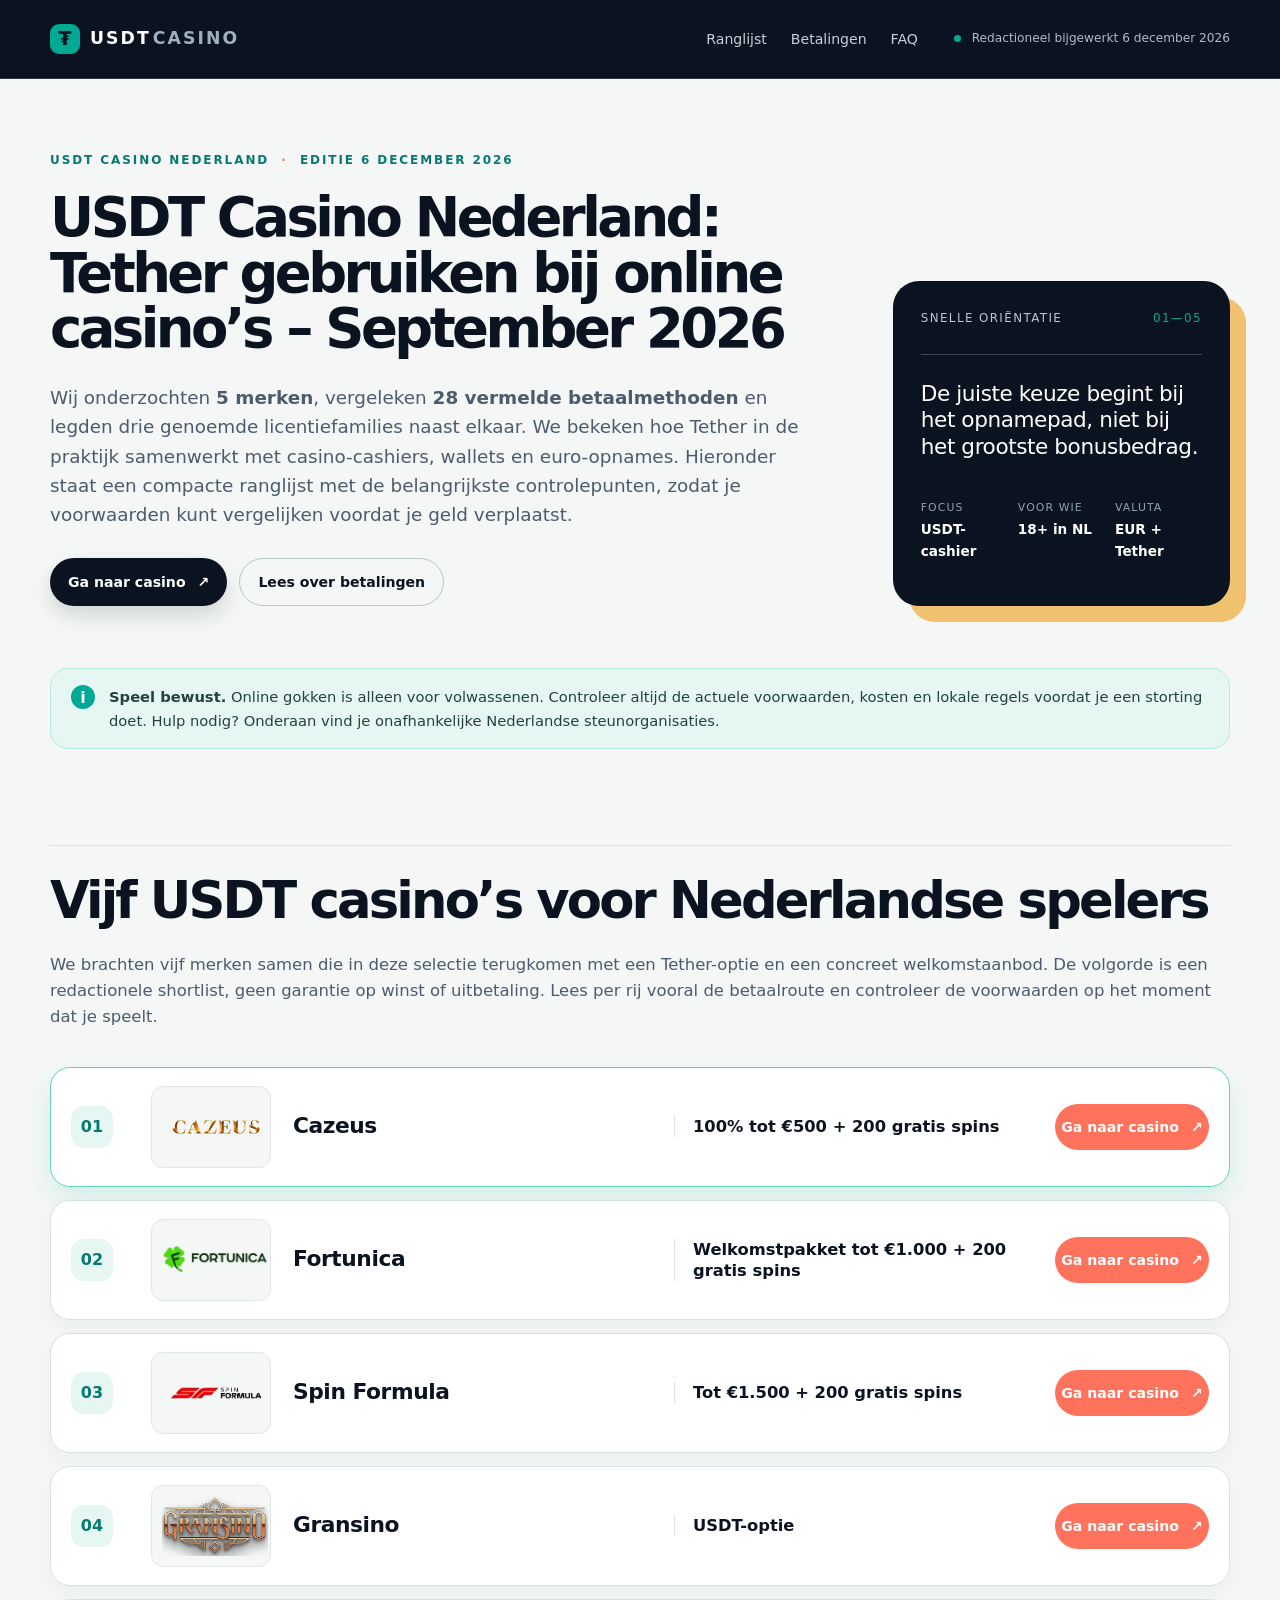
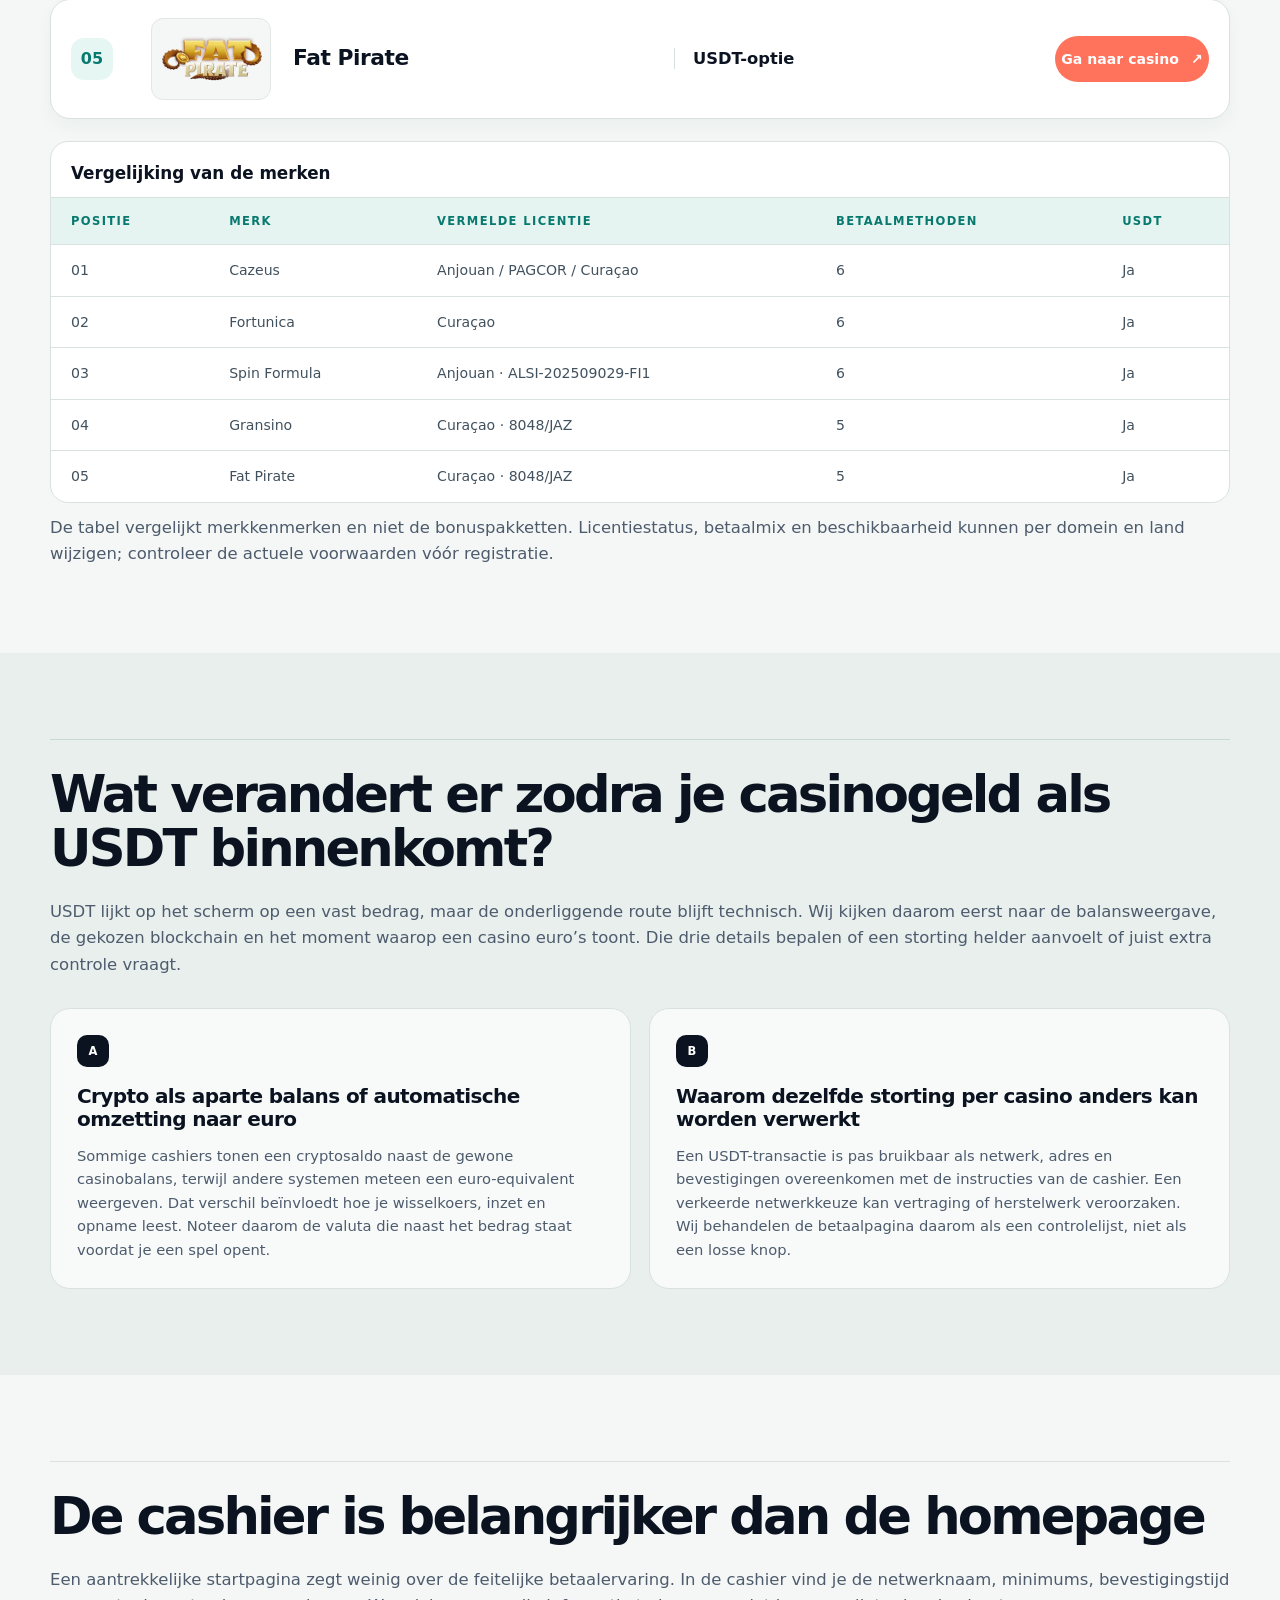
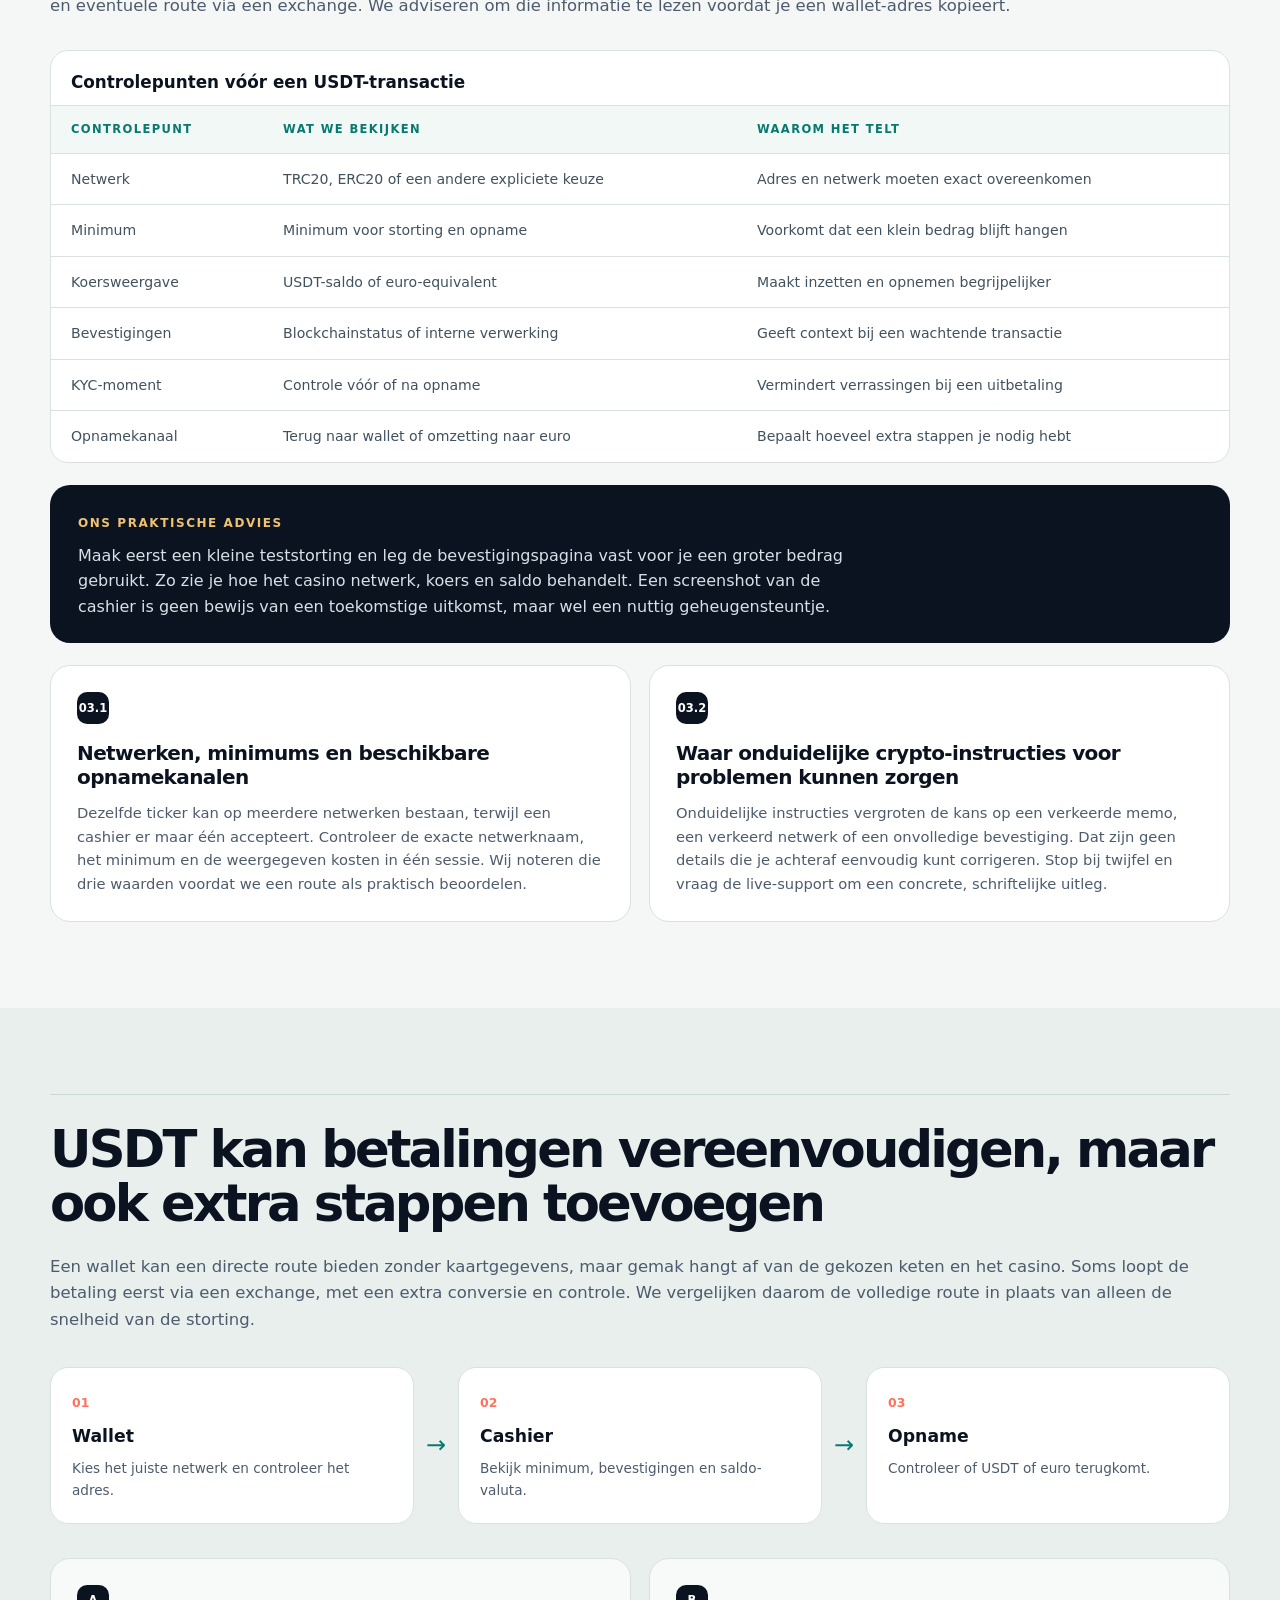
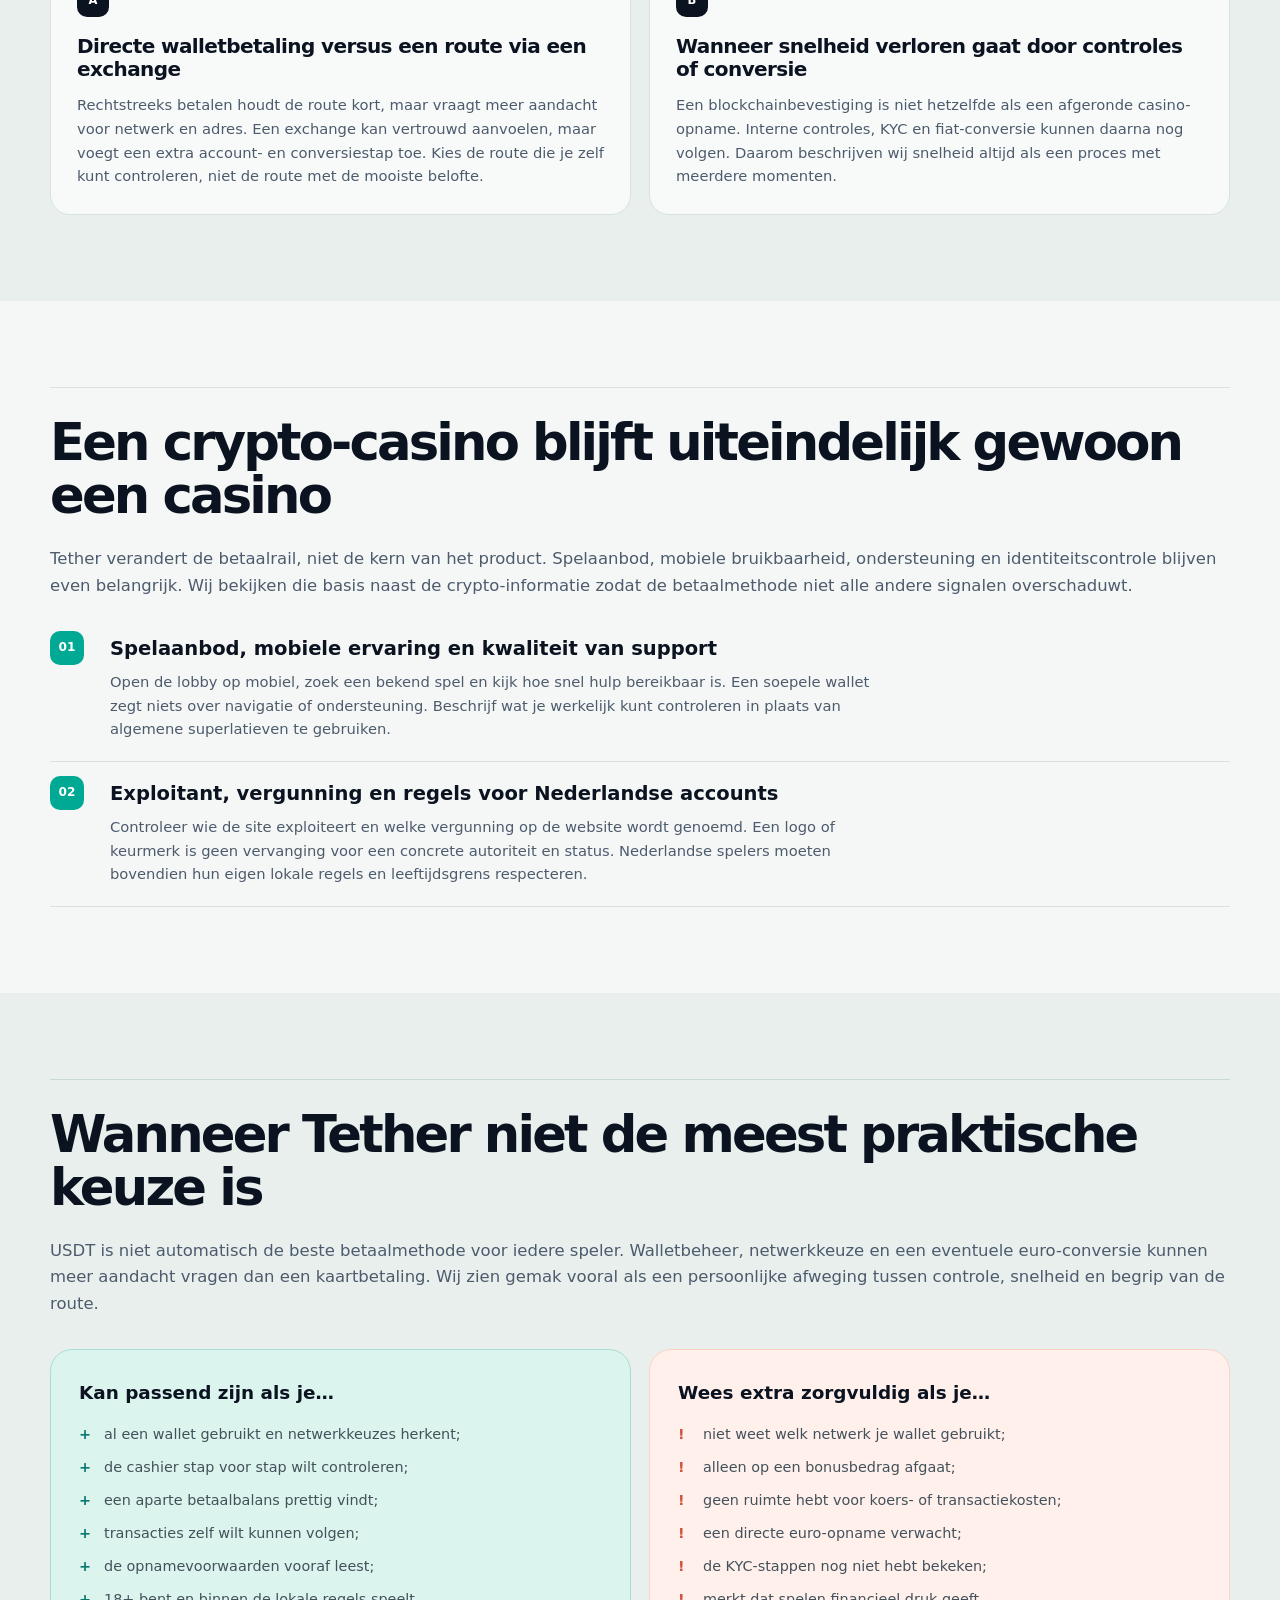
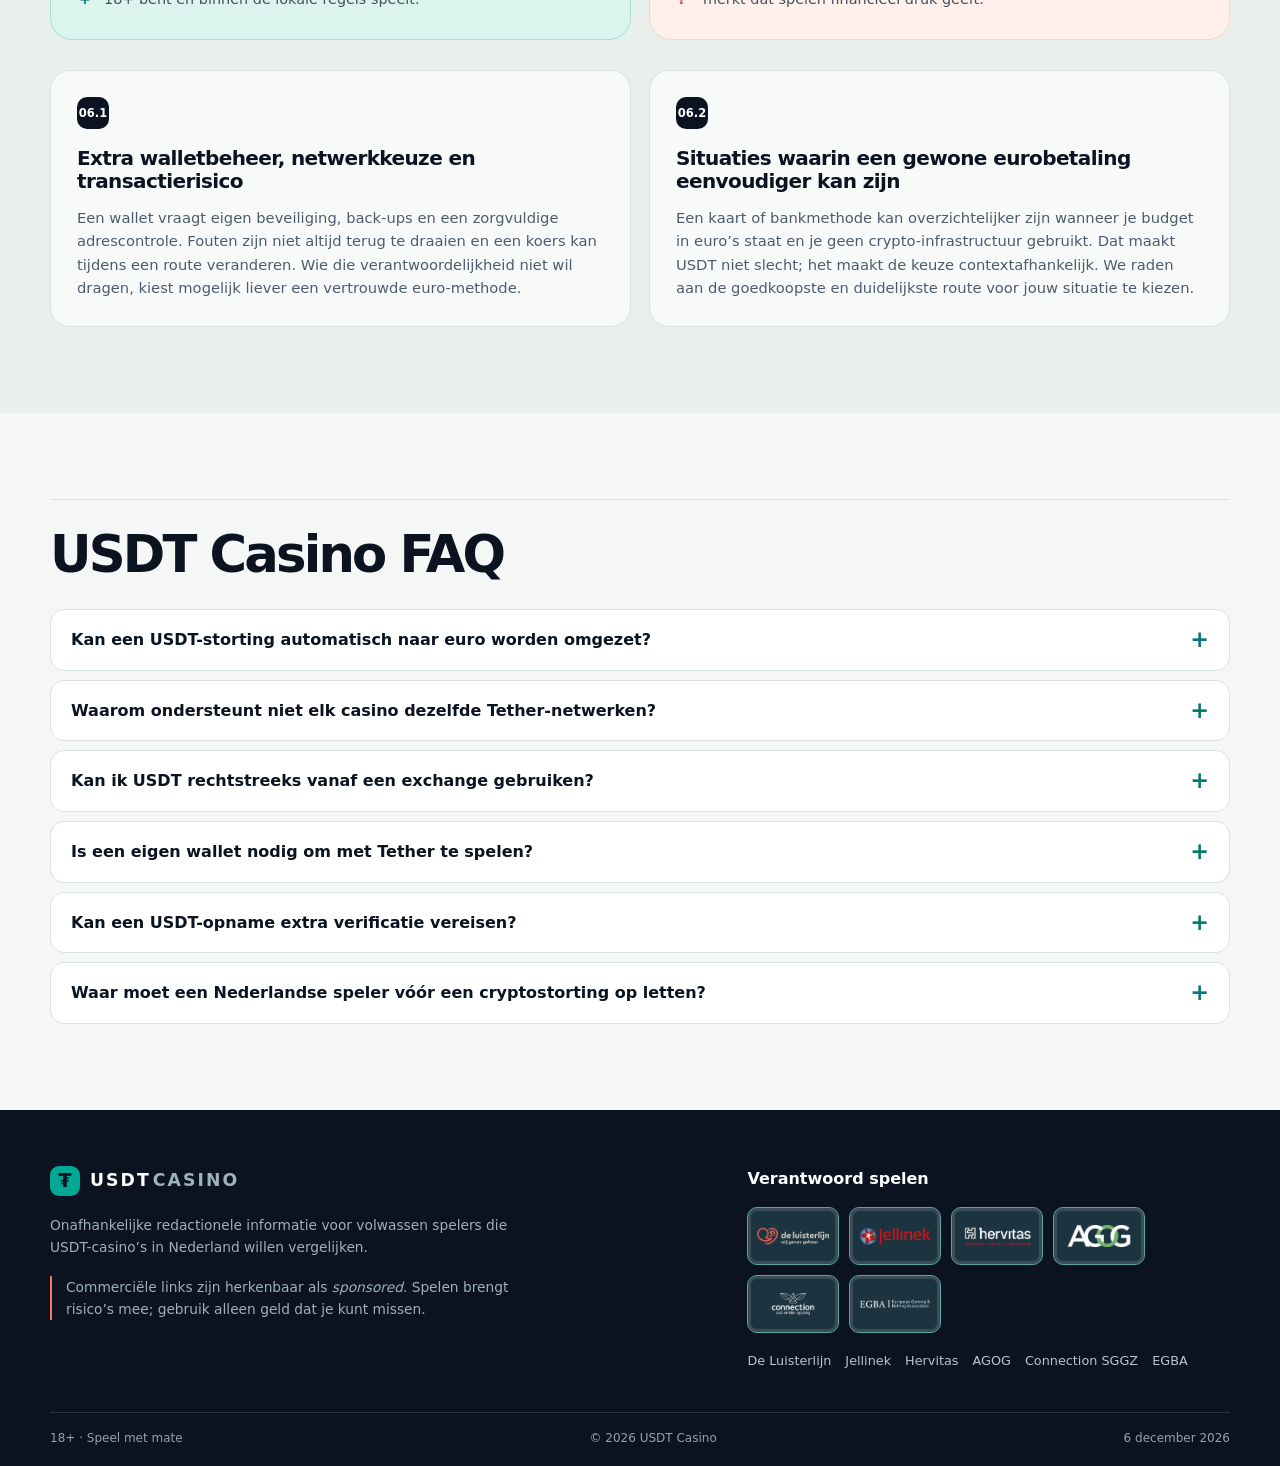
==== commit 3bf882af: "commit 1" ====
--- a/index.html
+++ b/index.html
@@ -62,7 +62,7 @@
       <div class="hero-copy">
         <p class="eyebrow">USDT Casino Nederland <span>·</span> editie <time data-date="now" datetime="2026-09-21">september 2026</time></p>
         <h1 id="page-title">USDT Casino Nederland: Tether gebruiken bij online casino’s – September 2026</h1>
-        <p class="hero-lede">Wij onderzochten hoe Tether in de praktijk samenwerkt met casino-cashiers, wallets en euro-opnames. Hieronder staat een compacte ranglijst met de belangrijkste controlepunten, zodat je voorwaarden kunt vergelijken voordat je geld verplaatst.</p>
+        <p class="hero-lede">Wij onderzochten <strong>5 merken</strong>, vergeleken <strong>28 vermelde betaalmethoden</strong> en legden drie genoemde licentiefamilies naast elkaar. We bekeken hoe Tether in de praktijk samenwerkt met casino-cashiers, wallets en euro-opnames. Hieronder staat een compacte ranglijst met de belangrijkste controlepunten, zodat je voorwaarden kunt vergelijken voordat je geld verplaatst.</p>
         <div class="hero-actions">
           <a class="button button-primary" href="/visit/" rel="sponsored nofollow noopener">Ga naar casino <span aria-hidden="true">↗</span></a>
           <a class="button button-quiet" href="#betalingen">Lees over betalingen</a>
@@ -120,7 +120,7 @@
           <a class="button button-visit" href="/visit/" rel="sponsored nofollow noopener">Ga naar casino <span aria-hidden="true">↗</span></a>
         </article>
       </div>
-      <div class="table-wrap ranking-data-table"><table><caption>Vergelijkingscijfers per merk</caption><thead><tr><th scope="col">Positie</th><th scope="col">Merk</th><th scope="col">Max. bonus</th><th scope="col">Gratis spins</th><th scope="col">Betaalmethoden</th></tr></thead><tbody><tr><td>01</td><td>Cazeus</td><td>€500</td><td>200</td><td>6</td></tr><tr><td>02</td><td>Fortunica</td><td>€1.000</td><td>200</td><td>6</td></tr><tr><td>03</td><td>Spin Formula</td><td>€1.500</td><td>200</td><td>6</td></tr><tr><td>04</td><td>Gransino</td><td>€500</td><td>200</td><td>5</td></tr><tr><td>05</td><td>Fat Pirate</td><td>€500</td><td>200</td><td>5</td></tr></tbody></table></div><p class="table-note">Deze concrete bedragen en aantallen vormen de basis van de vergelijking. Controleer de actuele bonusvoorwaarden en betaalpagina vóór een storting.</p>
+      <div class="table-wrap ranking-data-table"><table><caption>Vergelijking van de merken</caption><thead><tr><th scope="col">Positie</th><th scope="col">Merk</th><th scope="col">Vermelde licentie</th><th scope="col">Betaalmethoden</th><th scope="col">USDT</th></tr></thead><tbody><tr><td>01</td><td>Cazeus</td><td>Anjouan / PAGCOR / Curaçao</td><td>6</td><td>Ja</td></tr><tr><td>02</td><td>Fortunica</td><td>Curaçao</td><td>6</td><td>Ja</td></tr><tr><td>03</td><td>Spin Formula</td><td>Anjouan · ALSI-202509029-FI1</td><td>6</td><td>Ja</td></tr><tr><td>04</td><td>Gransino</td><td>Curaçao · 8048/JAZ</td><td>5</td><td>Ja</td></tr><tr><td>05</td><td>Fat Pirate</td><td>Curaçao · 8048/JAZ</td><td>5</td><td>Ja</td></tr></tbody></table></div><p class="table-note">De tabel vergelijkt merkkenmerken en niet de bonuspakketten. Licentiestatus, betaalmix en beschikbaarheid kunnen per domein en land wijzigen; controleer de actuele voorwaarden vóór registratie.</p>
     </section>
 
     <section id="methode" class="section section-tinted content-boundary" aria-labelledby="balance-title">
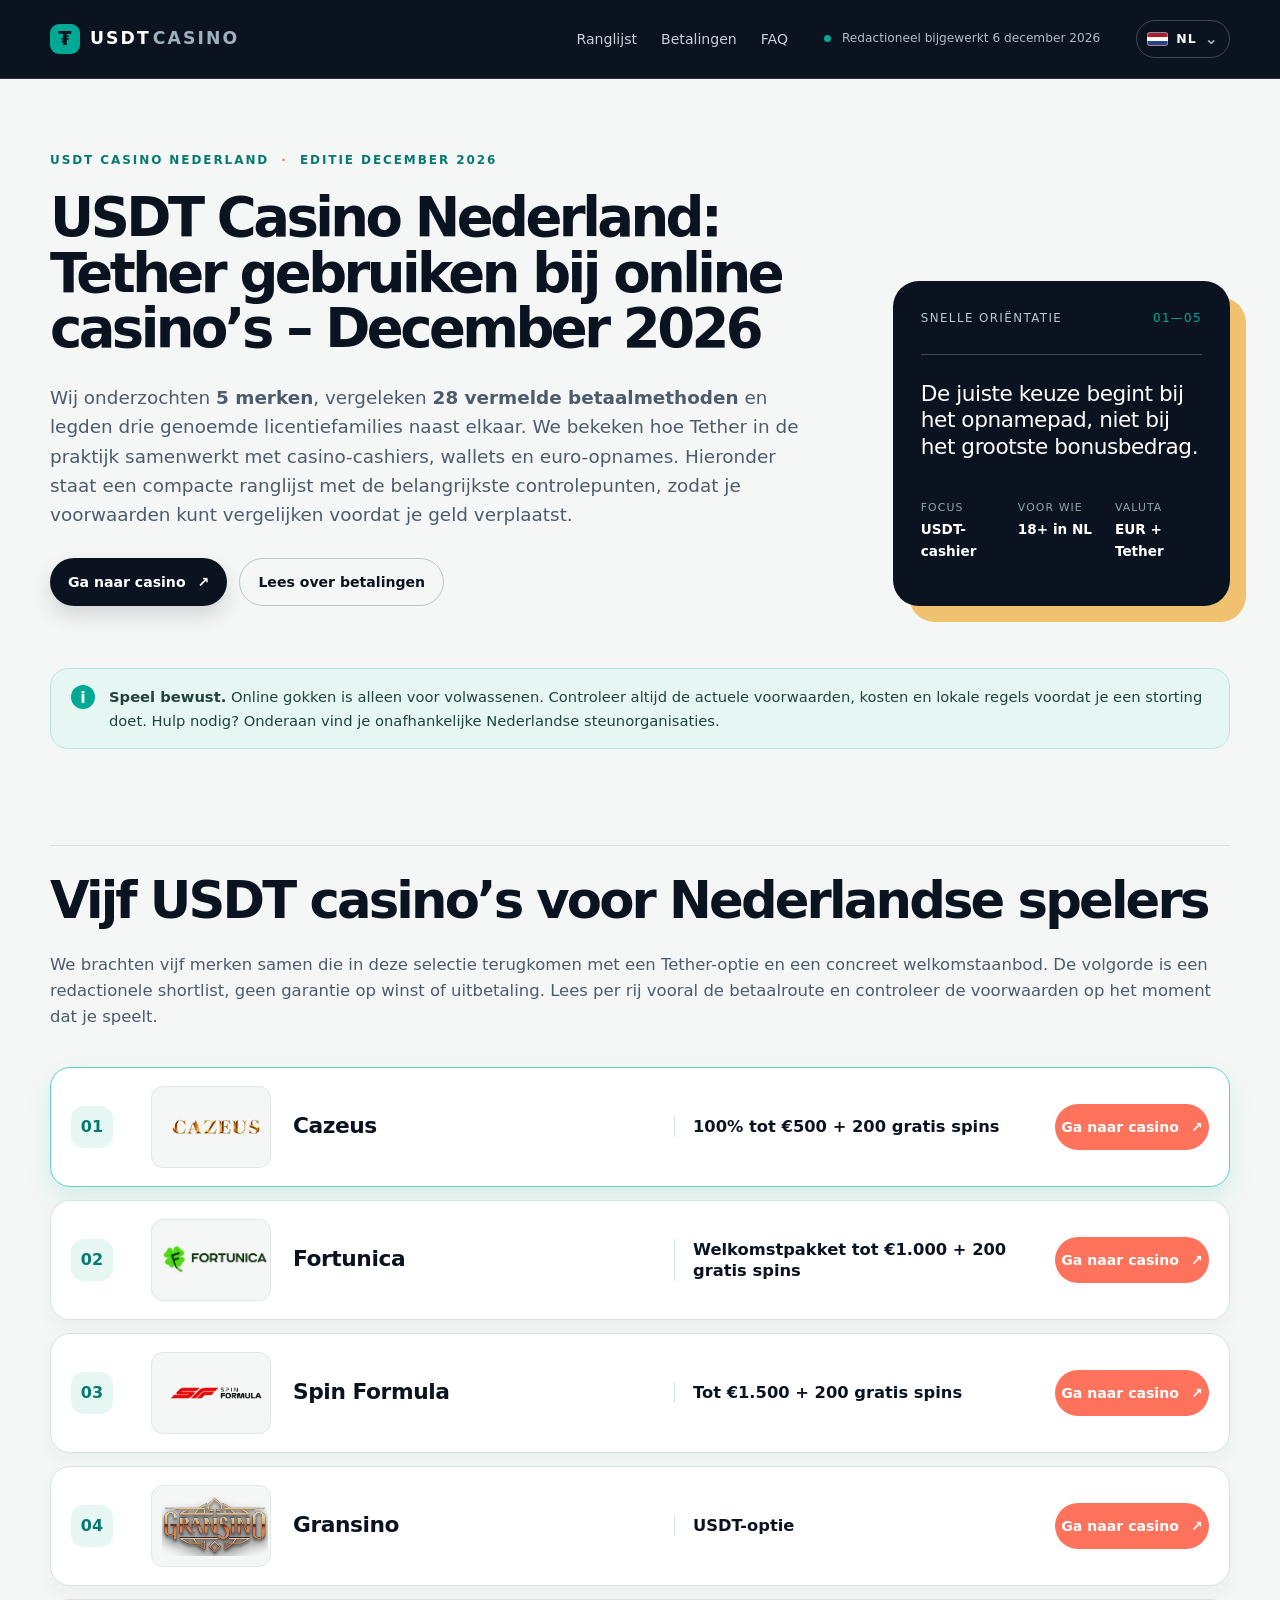
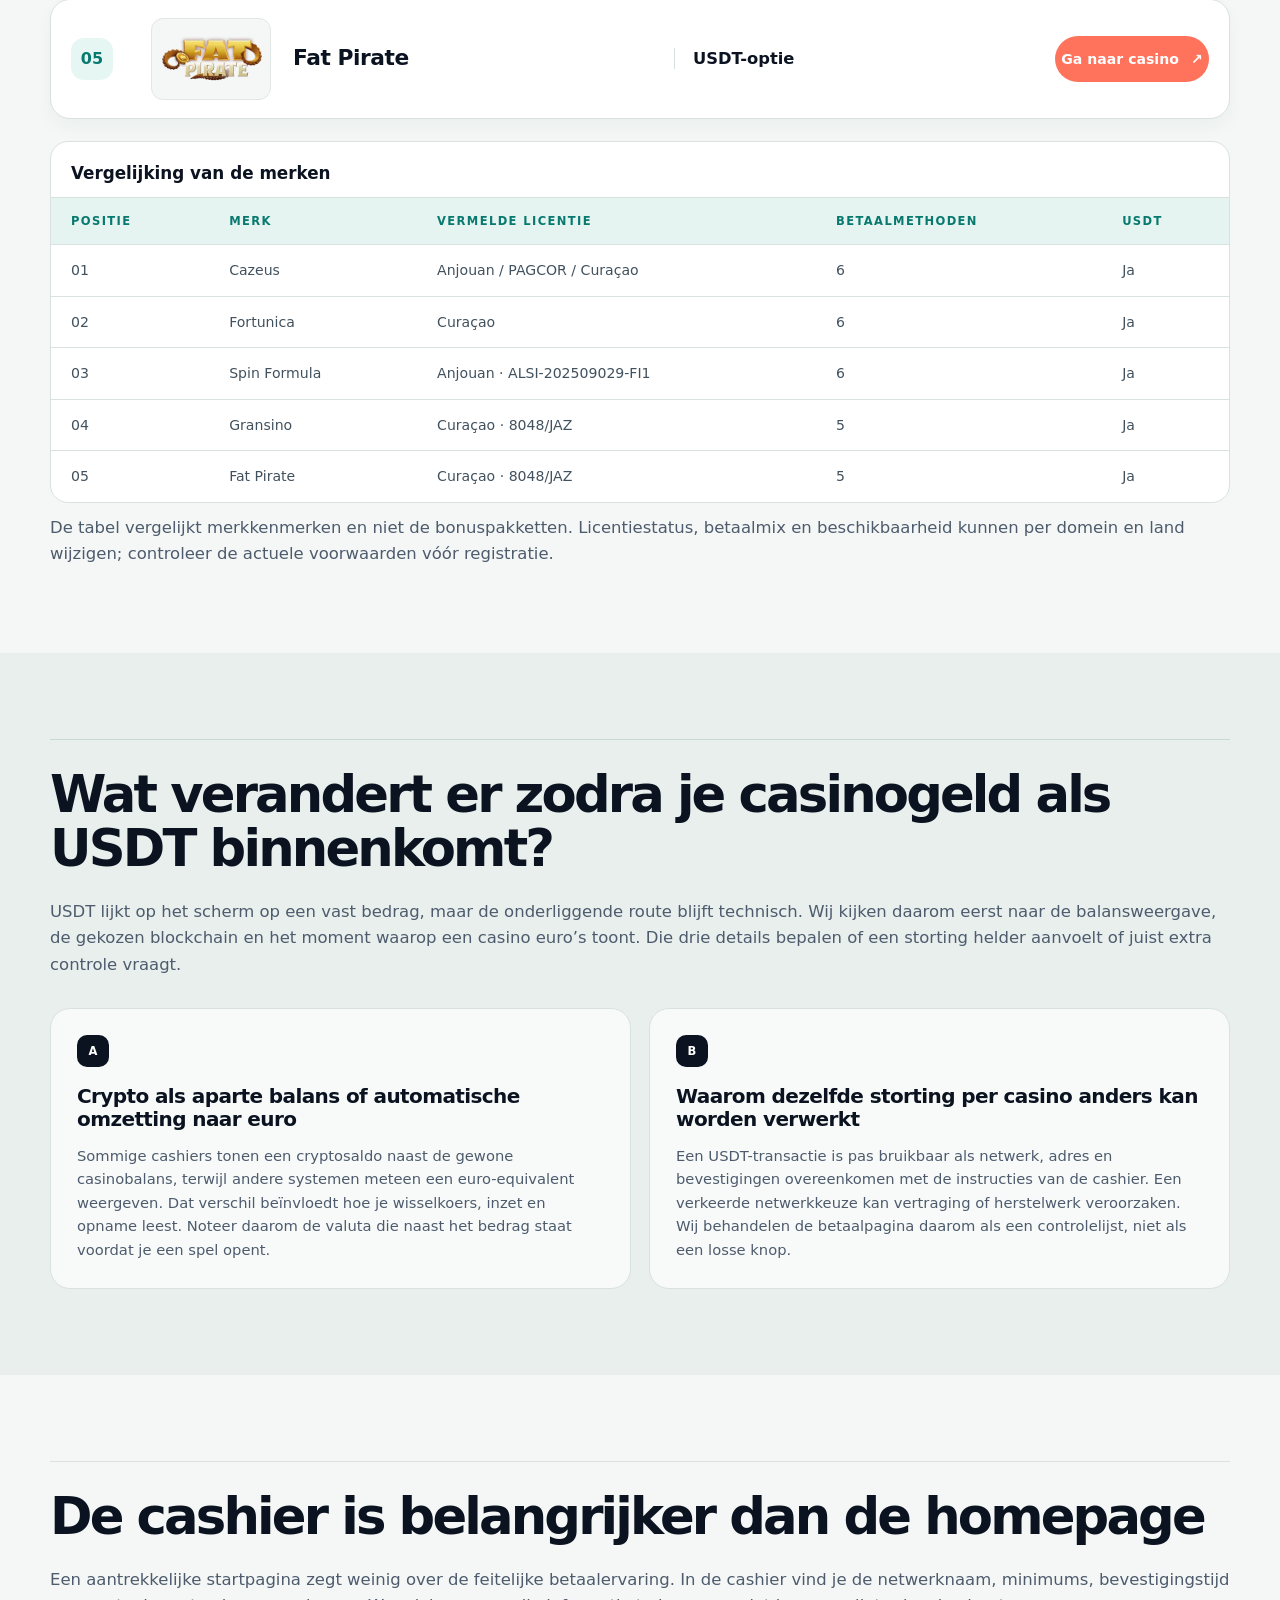
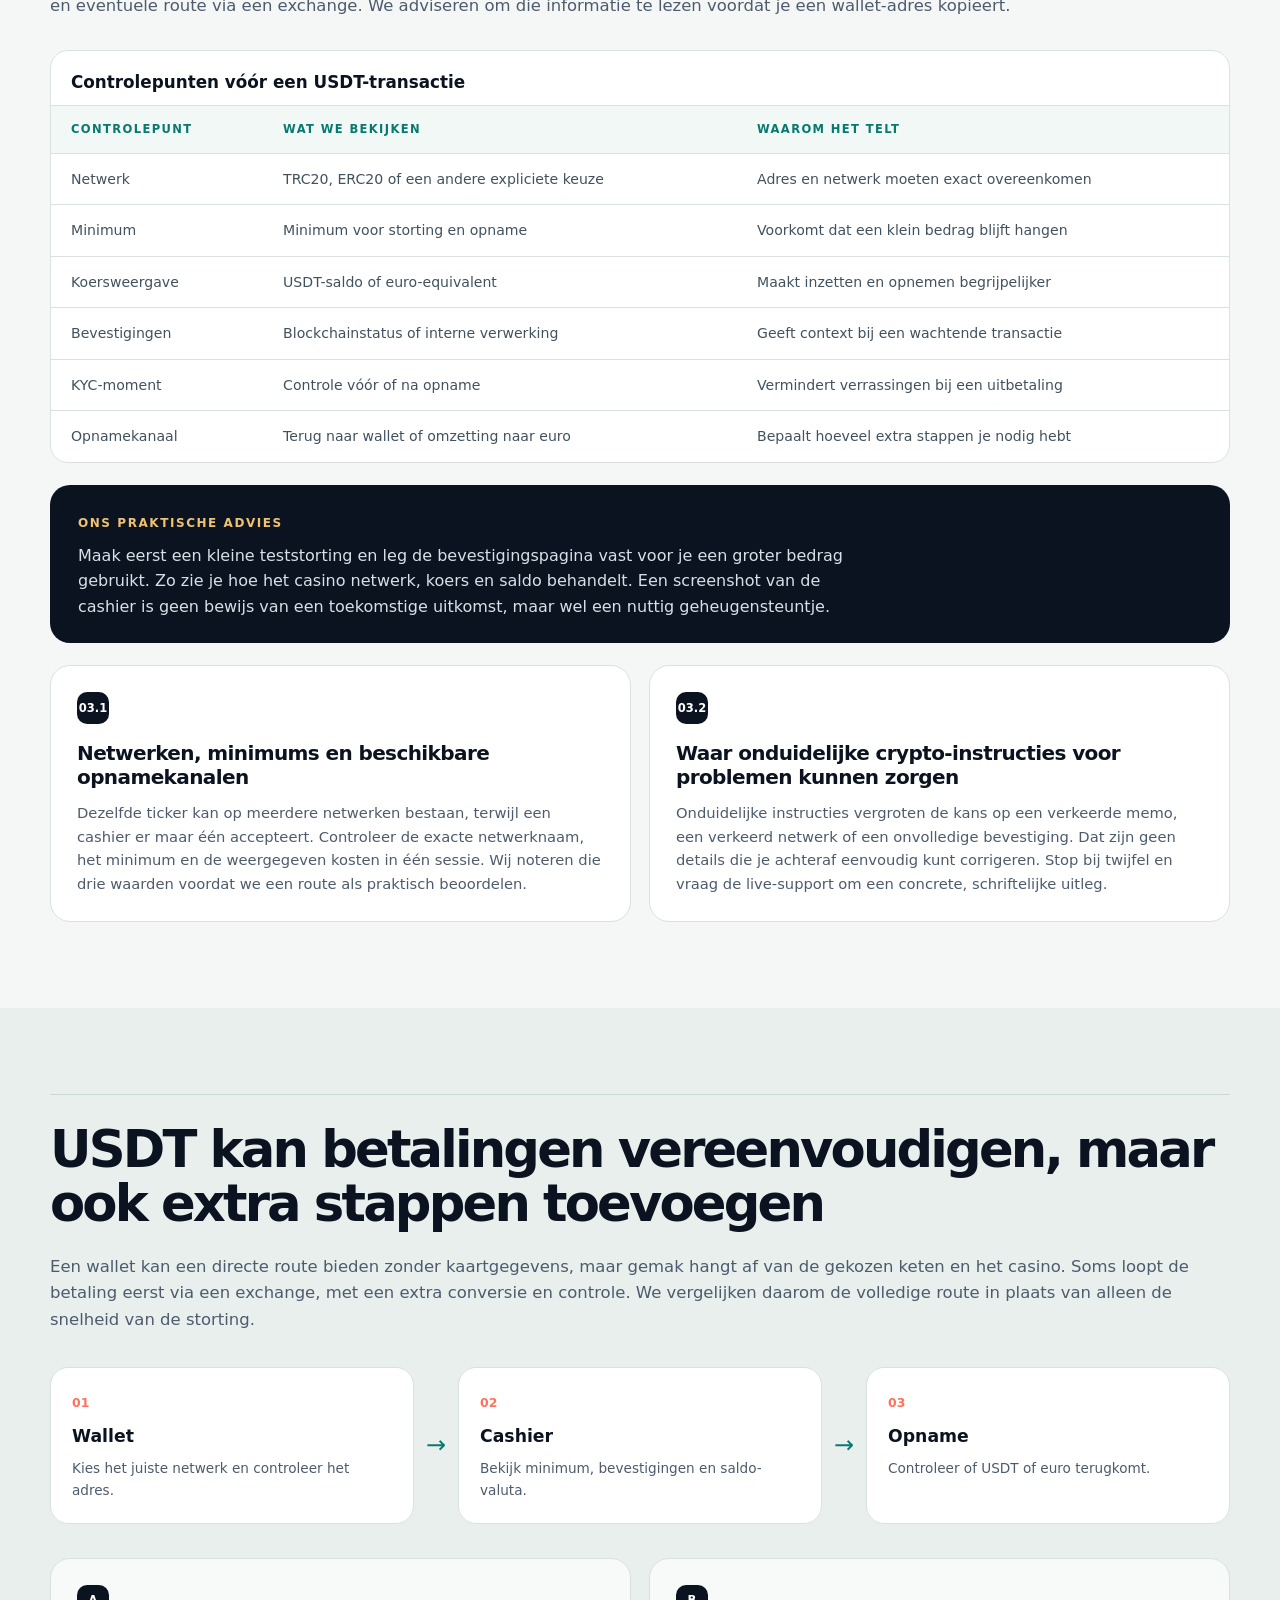
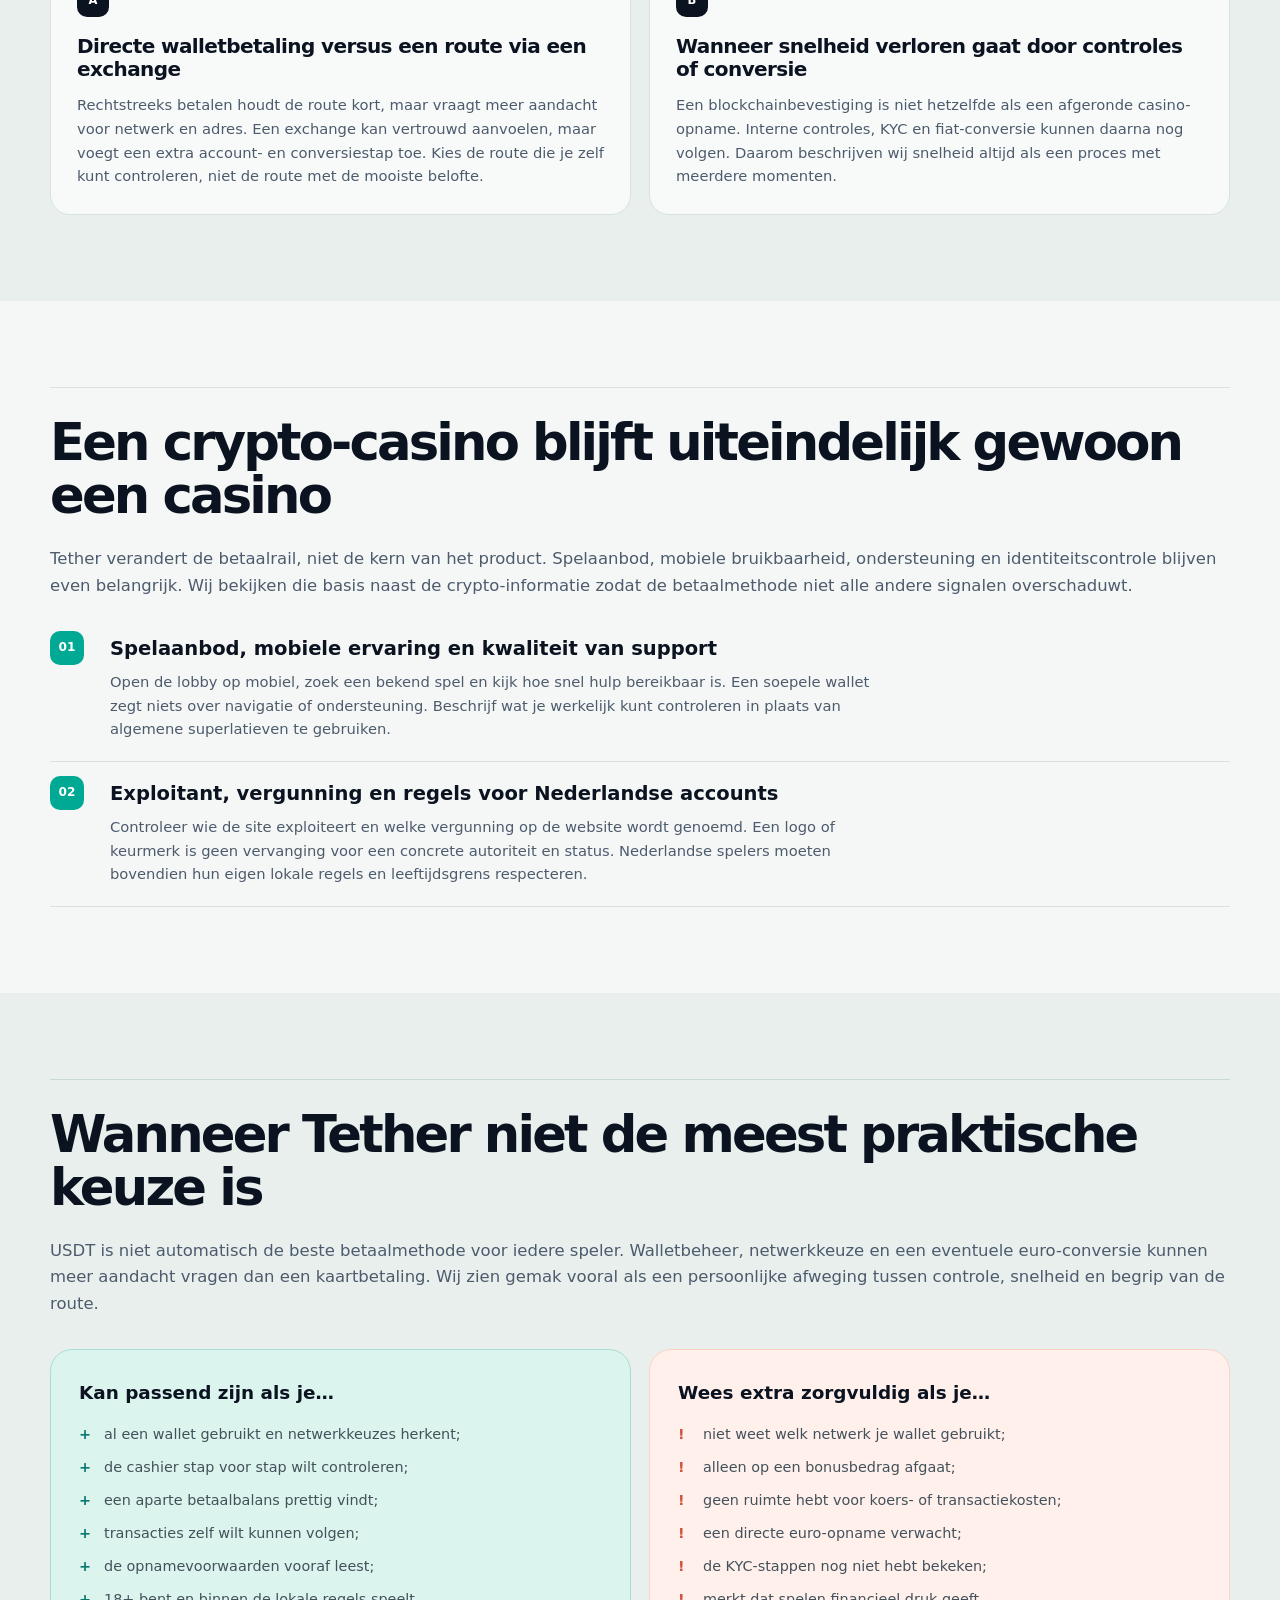
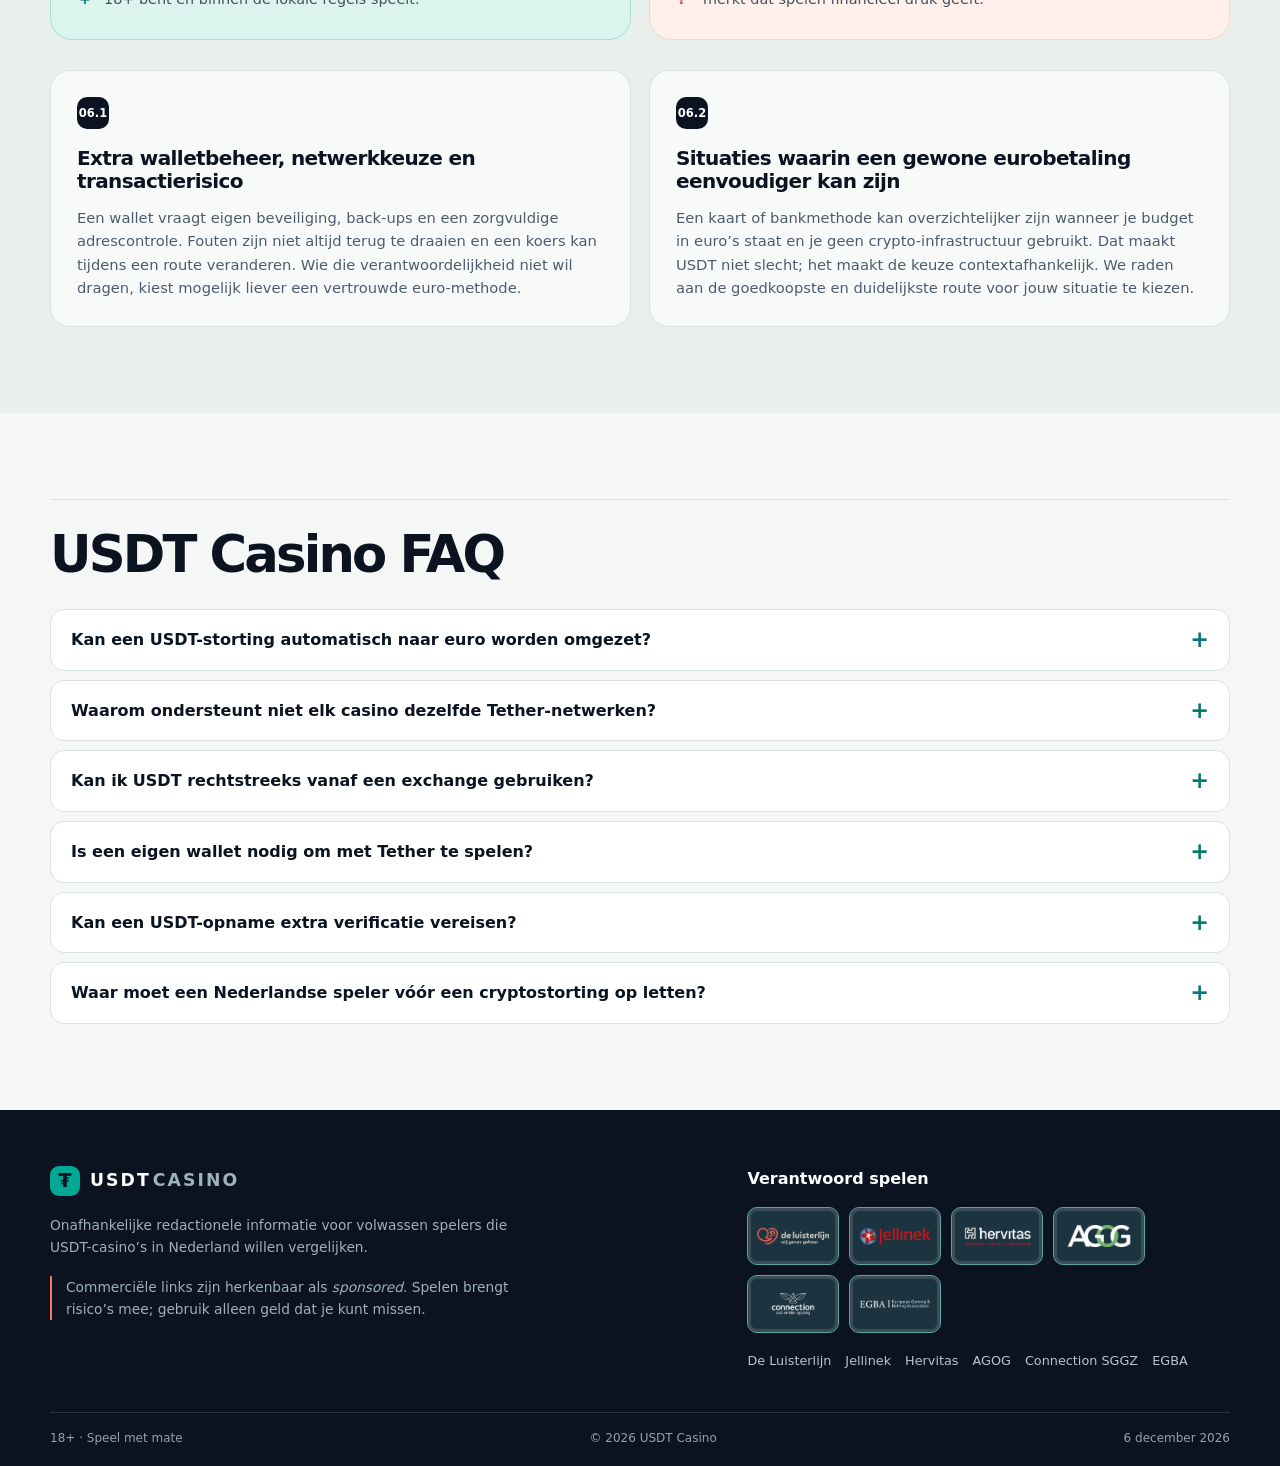
==== commit 97a0aa3b: "commit-pl" ====
--- a/index.html
+++ b/index.html
@@ -3,17 +3,19 @@
 <head>
   <meta charset="utf-8">
   <meta name="viewport" content="width=device-width, initial-scale=1">
-  <title>USDT Casino Nederland: Tether gebruiken bij online casino’s – September 2026</title>
+  <title>USDT Casino Nederland: Tether gebruiken bij online casino’s – Oktober 2026</title>
   <meta name="description" content="Onze redactionele gids vergelijkt vijf USDT-casino’s voor Nederlandse spelers, met aandacht voor betalingen, walletkeuze, opnamevoorwaarden en verantwoord spelen.">
   <meta name="robots" content="index,follow">
   <meta name="author" content="USDT Casino redactie">
-  <meta name="last-modified" content="2026-09-21">
+  <meta name="last-modified" content="2026-10-28">
   <link rel="canonical" href="https://nl-usdtcasinos.com/">
+  <link rel="alternate" hreflang="nl-NL" href="https://nl-usdtcasinos.com/">
+  <link rel="alternate" hreflang="pl-PL" href="https://nl-usdtcasinos.com/pl/">
   <meta property="og:type" content="article">
-  <meta property="og:title" content="USDT Casino Nederland: Tether gebruiken bij online casino’s – September 2026">
+  <meta property="og:title" content="USDT Casino Nederland: Tether gebruiken bij online casino’s – Oktober 2026">
   <meta property="og:description" content="Een praktische vergelijking van USDT-casino’s voor Nederlandse spelers.">
   <meta property="og:url" content="https://nl-usdtcasinos.com/">
-  <meta property="og:updated_time" content="2026-09-21T00:00:00+02:00">
+  <meta property="og:updated_time" content="2026-10-28T00:00:00+02:00">
   <link rel="icon" href="/favicon.svg" type="image/svg+xml">
   <link rel="stylesheet" href="/styles.css">
   <script type="application/ld+json">
@@ -53,15 +55,16 @@
         <a href="#betalingen">Betalingen</a>
         <a href="#faq">FAQ</a>
       </nav>
-      <div class="header-meta"><span class="status-dot" aria-hidden="true"></span> Redactioneel bijgewerkt <time data-date="now" datetime="2026-09-21">21 september 2026</time></div>
+      <div class="header-meta"><span class="status-dot" aria-hidden="true"></span> Redactioneel bijgewerkt <time data-date="now" datetime="2026-10-28">28 oktober 2026</time></div>
+      <details class="language-switcher"><summary class="language-current" aria-label="Kies taal"><span class="language-flag language-flag-nl" aria-hidden="true"></span><span>NL</span><span class="language-chevron" aria-hidden="true">⌄</span></summary><div class="language-menu" role="menu"><a class="language-option is-active" href="/" lang="nl" aria-current="page" role="menuitem"><span class="language-flag language-flag-nl" aria-hidden="true"></span><span>Nederlands</span><small>NL</small></a><a class="language-option" href="/pl/" lang="pl" role="menuitem"><span class="language-flag language-flag-pl" aria-hidden="true"></span><span>Polski</span><small>PL</small></a></div></details>
     </div>
   </header>
 
   <main id="main">
     <section class="hero content-boundary" aria-labelledby="page-title">
       <div class="hero-copy">
-        <p class="eyebrow">USDT Casino Nederland <span>·</span> editie <time data-date="now" datetime="2026-09-21">september 2026</time></p>
-        <h1 id="page-title">USDT Casino Nederland: Tether gebruiken bij online casino’s – September 2026</h1>
+        <p class="eyebrow">USDT Casino Nederland <span>·</span> editie <time data-date="month-year" datetime="2026-10-28">oktober 2026</time></p>
+        <h1 id="page-title">USDT Casino Nederland: Tether gebruiken bij online casino’s – Oktober 2026</h1>
         <p class="hero-lede">Wij onderzochten <strong>5 merken</strong>, vergeleken <strong>28 vermelde betaalmethoden</strong> en legden drie genoemde licentiefamilies naast elkaar. We bekeken hoe Tether in de praktijk samenwerkt met casino-cashiers, wallets en euro-opnames. Hieronder staat een compacte ranglijst met de belangrijkste controlepunten, zodat je voorwaarden kunt vergelijken voordat je geld verplaatst.</p>
         <div class="hero-actions">
           <a class="button button-primary" href="/visit/" rel="sponsored nofollow noopener">Ga naar casino <span aria-hidden="true">↗</span></a>
@@ -111,13 +114,13 @@
           <div class="rank-badge">04</div><div class="casino-logo"><img src="/assets/gransino-casino-logo.webp" alt="Gransino casino logo"></div>
           <div class="casino-main"><h3>Gransino</h3></div>
           <div class="casino-offer"><strong>USDT-optie</strong></div>
-          <a class="button button-visit" href="/visit/" rel="sponsored nofollow noopener">Ga naar casino <span aria-hidden="true">↗</span></a>
+          <a class="button button-visit" href="/visit/gransino/" rel="sponsored nofollow noopener">Ga naar casino <span aria-hidden="true">↗</span></a>
         </article>
         <article class="casino-row" id="fat-pirate">
           <div class="rank-badge">05</div><div class="casino-logo"><img src="/assets/fatpirate-logo.webp" alt="Fat Pirate casino logo"></div>
           <div class="casino-main"><h3>Fat Pirate</h3></div>
           <div class="casino-offer"><strong>USDT-optie</strong></div>
-          <a class="button button-visit" href="/visit/" rel="sponsored nofollow noopener">Ga naar casino <span aria-hidden="true">↗</span></a>
+          <a class="button button-visit" href="/visit/fatpirate/" rel="sponsored nofollow noopener">Ga naar casino <span aria-hidden="true">↗</span></a>
         </article>
       </div>
       <div class="table-wrap ranking-data-table"><table><caption>Vergelijking van de merken</caption><thead><tr><th scope="col">Positie</th><th scope="col">Merk</th><th scope="col">Vermelde licentie</th><th scope="col">Betaalmethoden</th><th scope="col">USDT</th></tr></thead><tbody><tr><td>01</td><td>Cazeus</td><td>Anjouan / PAGCOR / Curaçao</td><td>6</td><td>Ja</td></tr><tr><td>02</td><td>Fortunica</td><td>Curaçao</td><td>6</td><td>Ja</td></tr><tr><td>03</td><td>Spin Formula</td><td>Anjouan · ALSI-202509029-FI1</td><td>6</td><td>Ja</td></tr><tr><td>04</td><td>Gransino</td><td>Curaçao · 8048/JAZ</td><td>5</td><td>Ja</td></tr><tr><td>05</td><td>Fat Pirate</td><td>Curaçao · 8048/JAZ</td><td>5</td><td>Ja</td></tr></tbody></table></div><p class="table-note">De tabel vergelijkt merkkenmerken en niet de bonuspakketten. Licentiestatus, betaalmix en beschikbaarheid kunnen per domein en land wijzigen; controleer de actuele voorwaarden vóór registratie.</p>
@@ -188,7 +191,7 @@
       <div><a class="brand footer-brand" href="/" aria-label="USDT Casino home"><span class="brand-mark" aria-hidden="true">₮</span><span>USDT<span class="brand-muted">CASINO</span></span></a><p>Onafhankelijke redactionele informatie voor volwassen spelers die USDT-casino’s in Nederland willen vergelijken.</p><p class="footer-disclosure">Commerciële links zijn herkenbaar als <em>sponsored</em>. Spelen brengt risico’s mee; gebruik alleen geld dat je kunt missen.</p></div>
       <div><h2>Verantwoord spelen</h2><div class="support-logos"><a class="logo-dark-bg" href="https://www.deluisterlijn.nl/" target="_blank" rel="nofollow noopener"><img src="/assets/deluisterlijn.nl.webp" alt="De Luisterlijn"></a><a class="logo-dark-bg" href="https://www.jellinek.nl/" target="_blank" rel="nofollow noopener"><img src="/assets/jellinek.nl_.webp" alt="Jellinek"></a><a class="logo-dark-bg" href="https://www.hervitas.nl/" target="_blank" rel="nofollow noopener"><img src="/assets/hervitas.nl_.webp" alt="Hervitas"></a><a class="logo-dark-bg" href="https://www.agog.nl/" target="_blank" rel="nofollow noopener"><img src="/assets/agog.nl.webp" alt="AGOG"></a><a class="logo-dark-bg" href="https://connection-sggz.nl/" target="_blank" rel="nofollow noopener"><img src="/assets/connection-sggz.nl.webp" alt="Connection SGGZ"></a><a class="logo-dark-bg" href="https://www.egba.eu/" target="_blank" rel="nofollow noopener"><img src="/assets/egba.eu_.webp" alt="EGBA"></a></div><p class="footer-links"><a href="https://www.deluisterlijn.nl/" target="_blank" rel="nofollow noopener">De Luisterlijn</a><a href="https://www.jellinek.nl/" target="_blank" rel="nofollow noopener">Jellinek</a><a href="https://www.hervitas.nl/" target="_blank" rel="nofollow noopener">Hervitas</a><a href="https://www.agog.nl/" target="_blank" rel="nofollow noopener">AGOG</a><a href="https://connection-sggz.nl/" target="_blank" rel="nofollow noopener">Connection SGGZ</a><a href="https://www.egba.eu/" target="_blank" rel="nofollow noopener">EGBA</a></p></div>
     </div>
-    <div class="content-boundary footer-bottom"><span>18+ · Speel met mate</span><span>© <span id="footer-year">2026</span> USDT Casino</span><time data-date="now" datetime="2026-09-21">21 september 2026</time></div>
+    <div class="content-boundary footer-bottom"><span>18+ · Speel met mate</span><span>© <span id="footer-year">2026</span> USDT Casino</span><time data-date="now" datetime="2026-10-28">28 oktober 2026</time></div>
   </footer>
   <aside class="catfish" id="catfish" aria-label="Bonusaanbieding" aria-hidden="true">
     <div class="catfish-copy"><span class="catfish-label">Persoonlijk aanbod</span><strong>Bekijk je bonusmogelijkheden</strong><p>Open de actuele bonuspagina en lees de voorwaarden rustig door.</p></div>
--- a/styles.css
+++ b/styles.css
@@ -20,6 +20,7 @@
 @media(max-width:980px){.casino-row{grid-template-columns:54px 110px minmax(160px,1fr) minmax(170px,.9fr) 144px;gap:14px}.casino-logo{height:76px}.casino-row .button-visit{grid-column:auto}.casino-offer{border-left:1px solid var(--line);border-top:0;padding:0 0 0 14px}}
 @media(max-width:700px){.casino-row{grid-template-columns:48px 1fr;gap:12px}.casino-logo{grid-column:2;grid-row:1;width:100%;height:74px}.rank-badge{grid-column:1;grid-row:1}.casino-main{grid-column:1 / -1}.casino-offer{grid-column:1 / -1;border-left:0;border-top:1px solid var(--line);padding:12px 0 0}.casino-row .button-visit{grid-column:1 / -1;width:100%;margin-top:3px}.catfish{right:12px;bottom:12px;width:calc(100% - 24px);padding:16px;gap:10px;flex-wrap:wrap}.catfish-copy{flex-basis:calc(100% - 40px)}.catfish-button{width:100%;justify-content:center}.catfish-close{position:absolute;right:12px;top:12px}}
 @media(prefers-reduced-motion:reduce){.catfish{transition:none}}
+.language-switcher{position:relative;margin-left:0;flex:0 0 auto}.language-current{display:inline-flex;align-items:center;gap:8px;cursor:pointer;color:#fff;font-size:.78rem;font-weight:800;letter-spacing:.08em;list-style:none;padding:8px 10px;border:1px solid rgba(255,255,255,.22);border-radius:999px}.language-current::-webkit-details-marker{display:none}.language-chevron{font-size:1rem;line-height:.7;color:#9fb1bd}.language-flag{display:inline-block;width:21px;height:14px;border-radius:3px;border:1px solid rgba(255,255,255,.4);box-shadow:0 0 0 1px rgba(11,19,33,.18);flex:0 0 auto}.language-flag-nl{background:linear-gradient(to bottom,#ae1c28 0 33.33%,#fff 33.33% 66.66%,#21468b 66.66%)}.language-flag-pl{background:linear-gradient(to bottom,#fff 0 50%,#dc143c 50%)}.language-menu{position:absolute;z-index:30;right:0;top:calc(100% + 10px);min-width:174px;padding:7px;background:#fff;border:1px solid var(--line);border-radius:14px;box-shadow:0 14px 28px rgba(11,19,33,.2)}.language-option{display:flex;align-items:center;gap:9px;padding:9px 10px;border-radius:9px;color:var(--ink);text-decoration:none;font-size:.83rem;font-weight:750}.language-option:hover,.language-option:focus,.language-option.is-active{background:#e6f7f3}.language-option small{margin-left:auto;color:#70818b;font-size:.68rem;letter-spacing:.08em}.language-option .language-flag{border-color:#c7d1d9;box-shadow:none}@media(max-width:700px){.language-switcher{margin-left:auto}.language-current{padding:7px 9px}.language-menu{right:0}.header-inner{gap:12px}}
 .support-logos a.logo-dark-bg{background:#1c3440;border-color:#5aa69b;box-shadow:inset 0 0 0 3px rgba(255,255,255,.12)}
 .support-logos a.logo-dark-bg img{filter:none}
 .ranking-data-table{margin-top:22px}
